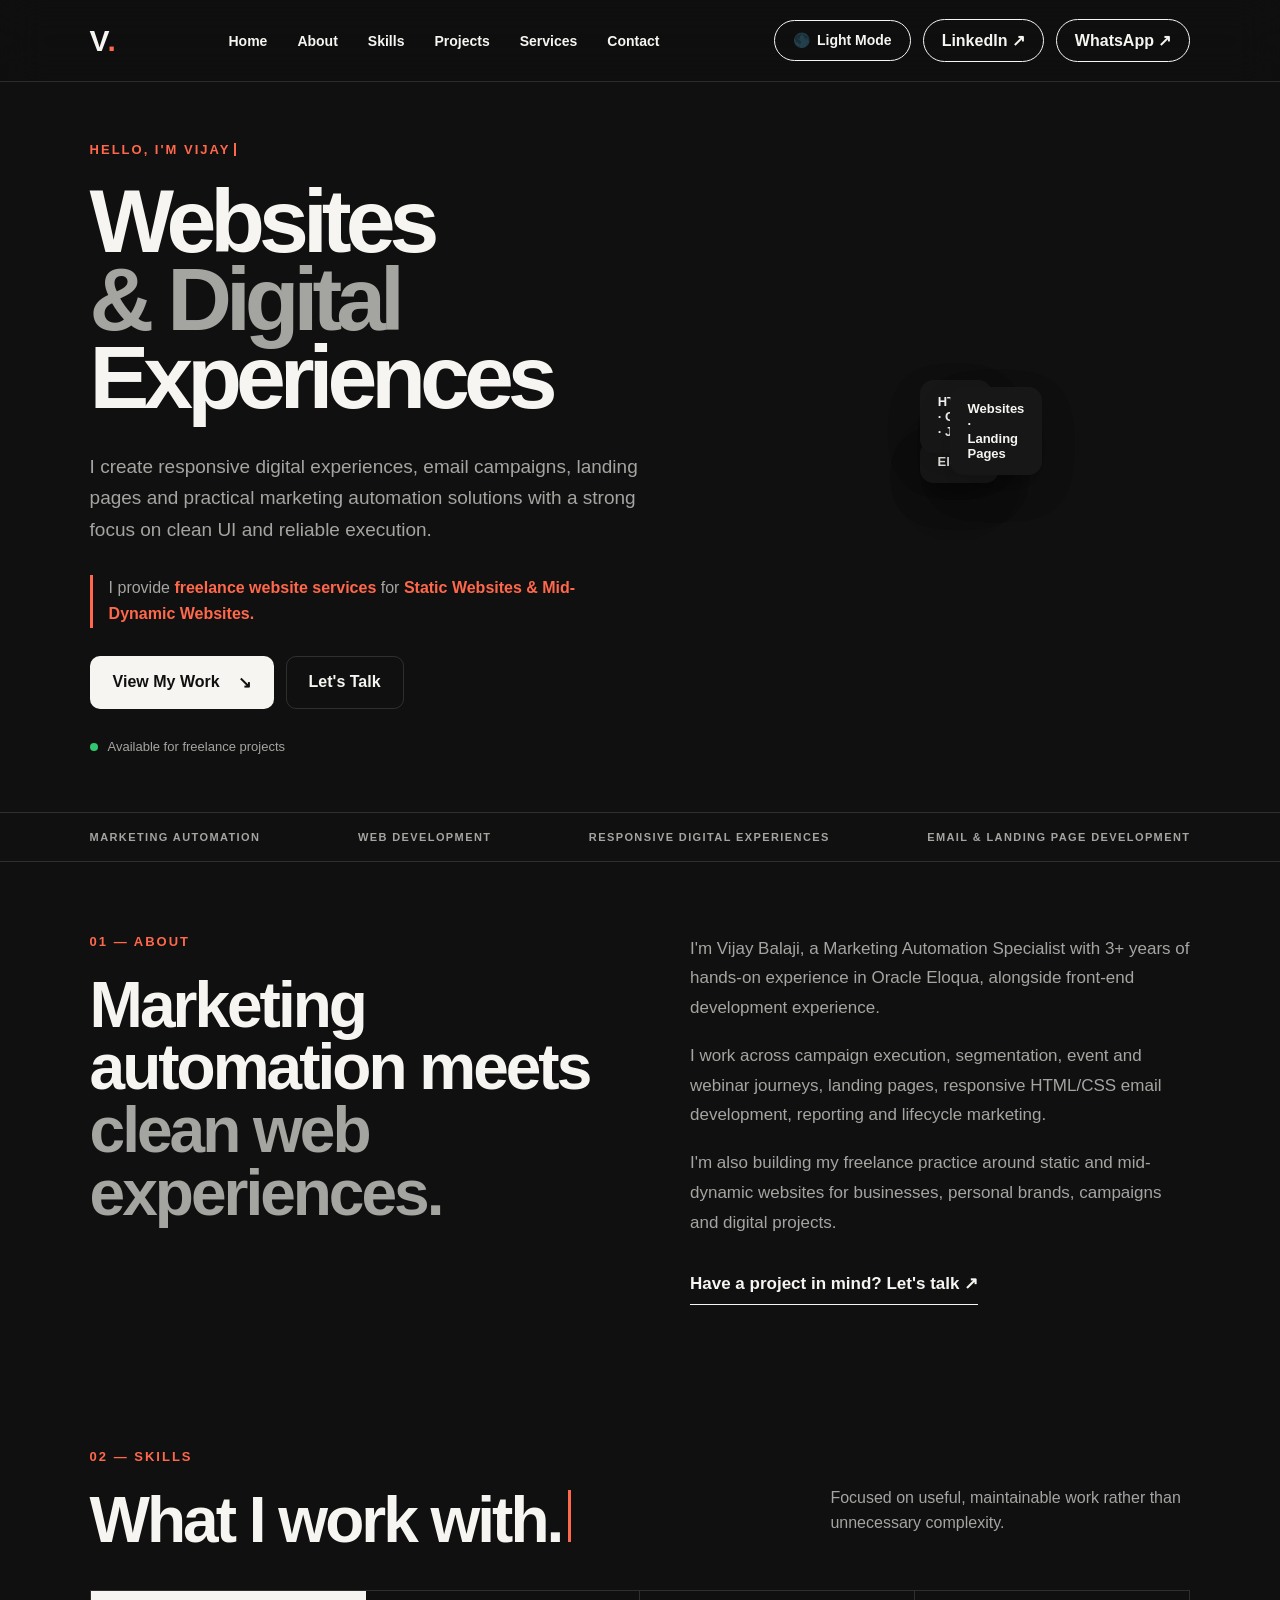
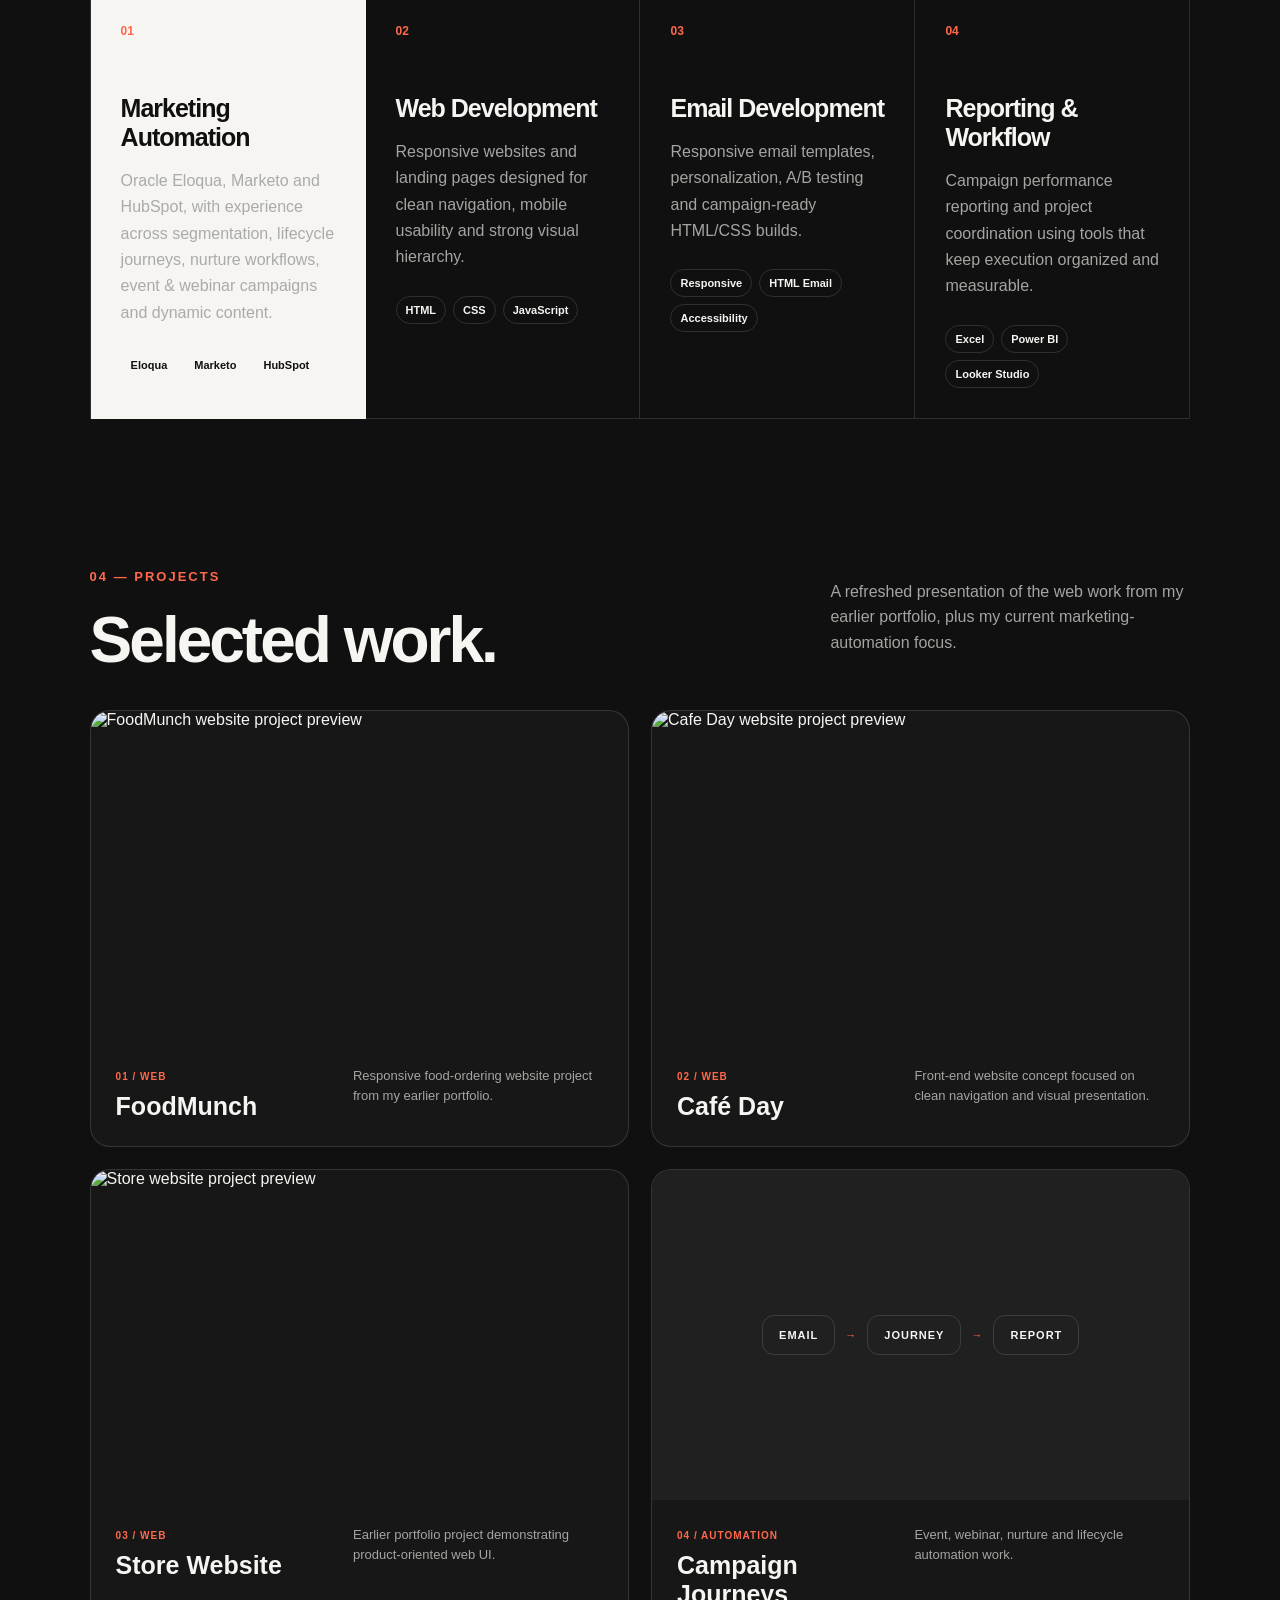
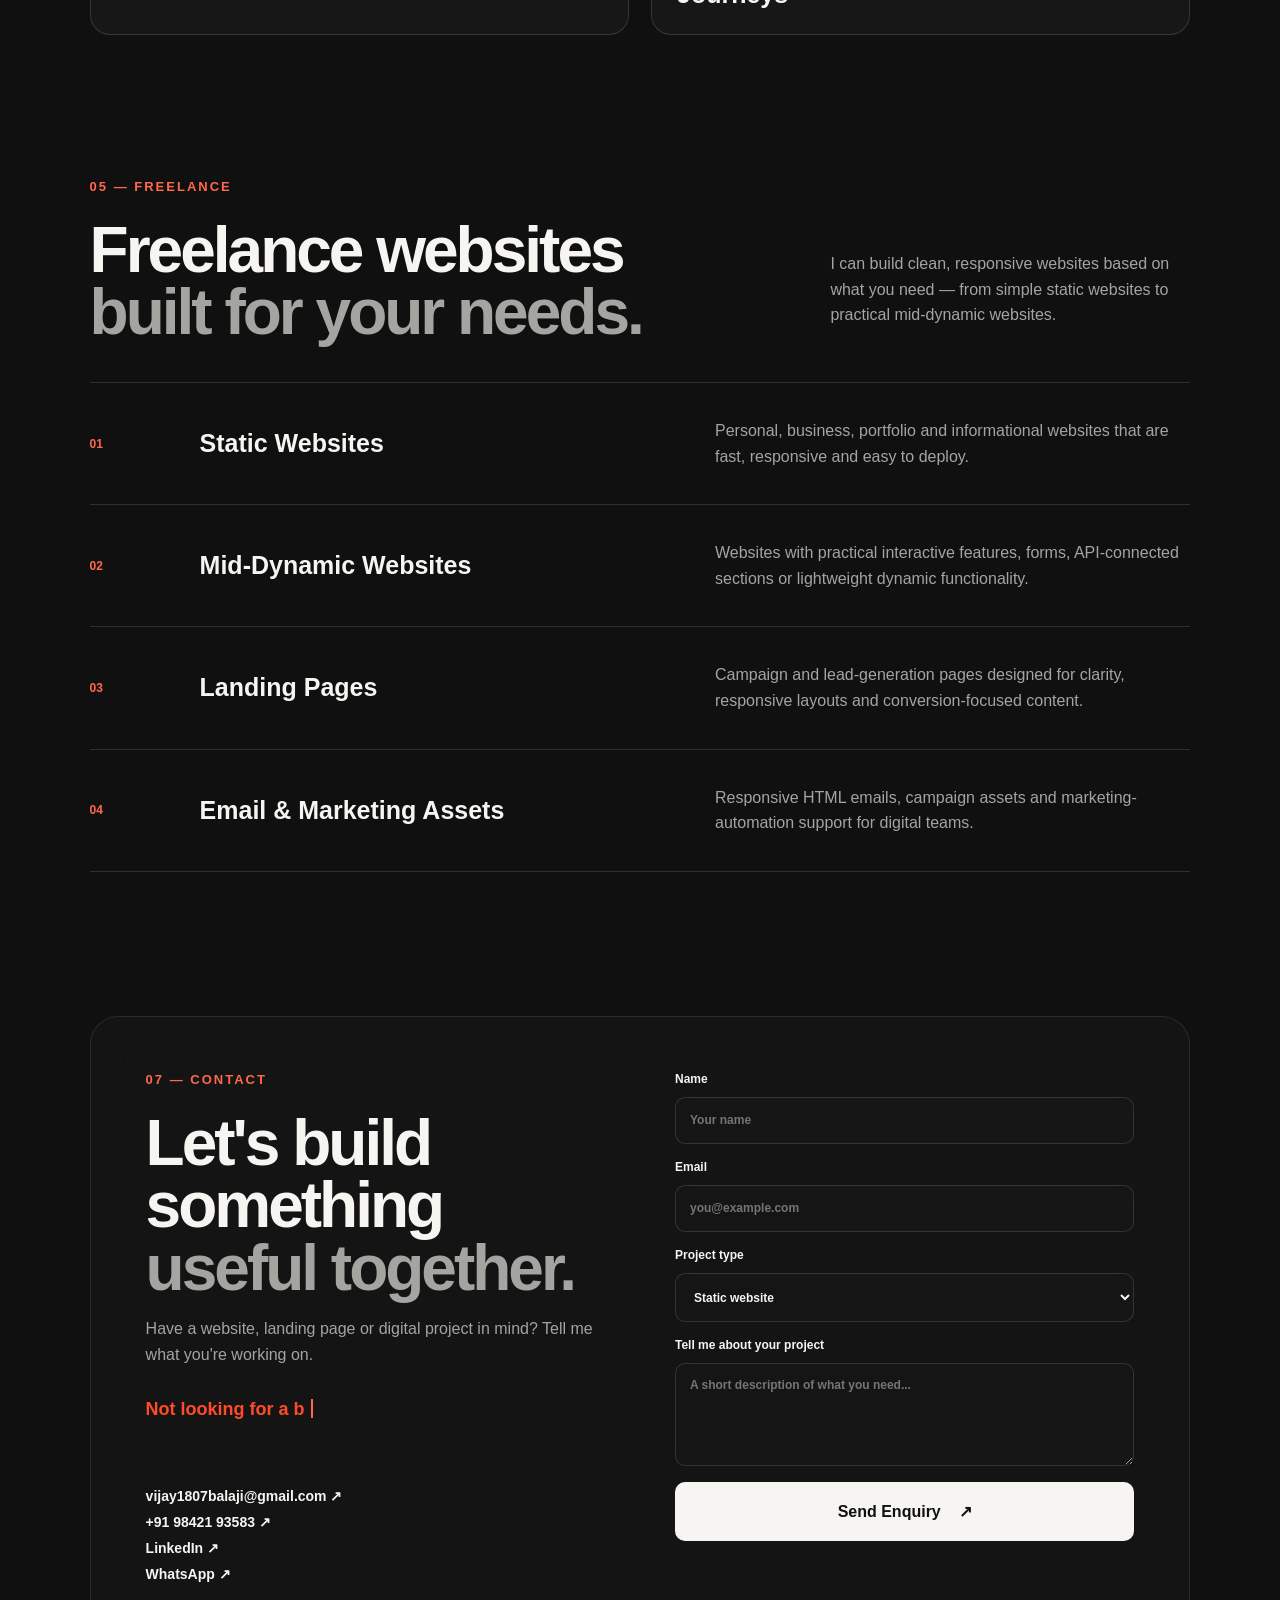
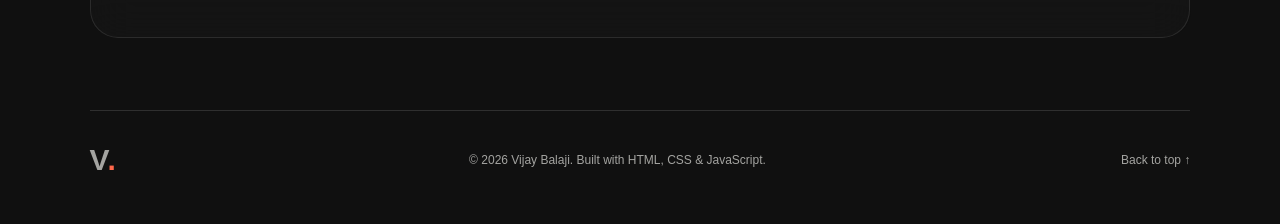
==== index.html @ 3e45c2f7 "Update index.html" ====
<!doctype html>
<html lang="en" data-theme="light">

<head>
  <meta charset="utf-8">
  <meta name="viewport" content="width=device-width, initial-scale=1">
  <meta name="description"
    content="Vijay Balaji — Marketing Automation Specialist and Front-End Developer. Freelance static and mid-dynamic websites, landing pages and digital experiences.">
  <meta name="theme-color" content="#f7f6f2">
  <title>Vijay Balaji — Marketing Automation & Web Developer</title>
  <link rel="stylesheet" href="./Css/style.css">
  <script>
    (() => {
      const saved = localStorage.getItem("vijay-theme");
      const hour = new Date().getHours();
      const autoTheme = (hour >= 6 && hour < 18) ? "light" : "dark";
      document.documentElement.dataset.theme = saved || autoTheme;
    })();
  </script>
  <!-- Google tag (gtag.js) -->
<script async src="https://www.googletagmanager.com/gtag/js?id=G-GN5NJHZYRX"></script>
<script>
  window.dataLayer = window.dataLayer || [];
  function gtag(){dataLayer.push(arguments);}
  gtag('js', new Date());

  gtag('config', 'G-GN5NJHZYRX');
</script>
</head>

<body>
  <header class="site-header">
    <a class="brand" href="#home" aria-label="Vijay Balaji home"><span>V</span><b>.</b></a>

    <nav class="desktop-nav" aria-label="Primary navigation">
      <a href="#home">Home</a>
      <a href="#about">About</a>
      <a href="#skills">Skills</a>
      <a href="#projects">Projects</a>
      <a href="#services">Services</a>
      <a href="#contact">Contact</a>
    </nav>

    <div class="header-actions">
      <button class="theme-toggle" id="themeToggle" type="button" aria-label="Switch to dark mode"
        title="Switch to dark mode">
        <span class="sun" aria-hidden="true">🌞</span>
        <span class="moon" aria-hidden="true">🌑</span>
        <span class="theme-label">Dark Mode</span>
      </button>
      <a class="linkedin-btn" href="https://www.linkedin.com/in/vijay-balaji-512b27217/" target="_blank"
        rel="noreferrer">LinkedIn ↗</a>
      <a class="whatsapp-btn" href="https://wa.me/919842193583" target="_blank" rel="noreferrer"
        aria-label="WhatsApp">WhatsApp ↗</a>
      <button class="menu-btn" id="menuBtn" type="button" aria-label="Open menu" aria-expanded="false">☰</button>
    </div>
  </header>

  <div class="mobile-nav" id="mobileNav">
    <a href="#home">Home</a><a href="#about">About</a><a href="#skills">Skills</a>
    <a href="#projects">Projects</a>
    <a href="#services">Services</a><a href="#contact">Contact</a>
    <a href="https://www.linkedin.com/in/vijay-balaji-512b27217/" target="_blank" rel="noreferrer">LinkedIn ↗</a>
    <a href="https://wa.me/919842193583" target="_blank" rel="noreferrer">WhatsApp ↗</a>
  </div>

  <main>
    <section class="hero section" id="home">
      <div class="hero-copy">
        <p class="eyebrow typing-eyebrow"><span id="typingText" aria-live="polite"></span><span class="typing-cursor"
            aria-hidden="true"></span></p>
        <h1>Websites<br><span>&amp; Digital</span><br>Experiences</h1>
        <p class="hero-text">I create responsive digital experiences, email campaigns, landing pages and practical
          marketing automation solutions with a strong focus on clean UI and reliable execution.</p>
        <p class="freelance-note">I provide <strong>freelance website services</strong> for <strong>Static Websites
            &amp; Mid-Dynamic Websites.</strong></p>
        <div class="hero-actions">
          <a class="btn btn-dark" href="#projects">View My Work <span>↘</span></a>
          <a class="btn btn-outline" href="#contact">Let's Talk</a>
        </div>
        <div class="hero-meta">
          <span><i></i> Available for freelance projects</span>
          <!-- <span>Coimbatore, India</span> -->
        </div>
      </div>




      <div class="hero-visual" aria-label="Vijay Balaji profile visual" style="border-radius: 200px">
        <div class="visual-card" style="flex-basis: fit-content;border-radius: 200px;">
          <div aria-label="Vijay Balaji profile image">
            <img style="height: 420px;width: auto;border-radius: 200px;"
              src="https://plain-apac-prod-public.komododecks.com/202608/15/prHA9avZQT6Q2RUoHYDC/image.jpg">
          </div>
          <div class="floating-tag tag-one">Eloqua </div>
          <div class="floating-tag tag-two">HTML · CSS · JS</div>
          <div class="floating-tag tag-three">Websites · Landing Pages</div>
          <div class="visual-grid" style="border-radius: 200px"></div>




          <div class="floating-tag tag-one">Eloqua</div>
          <div class="floating-tag tag-two">HTML · CSS · JS</div>
          <div class="floating-tag tag-three">Websites · Landing Pages</div>
          <div class="visual-grid"></div>
        </div>
      </div>
    </section>

    <section class="trust-strip">
      <span>MARKETING AUTOMATION</span>
      <span>WEB DEVELOPMENT</span>
      <span>RESPONSIVE DIGITAL EXPERIENCES</span>
      <span>EMAIL &amp; LANDING PAGE DEVELOPMENT</span>
    </section>

    <section class="section split" id="about">
      <div>
        <p class="section-kicker">01 — ABOUT</p>
        <h2>Marketing automation meets<br><em>clean web experiences.</em></h2>
      </div>
      <div class="section-copy">
        <p>I'm Vijay Balaji, a Marketing Automation Specialist with 3+ years of hands-on experience in Oracle Eloqua,
          alongside front-end development experience.</p>
        <p>I work across campaign execution, segmentation, event and webinar journeys, landing pages, responsive
          HTML/CSS email development, reporting and lifecycle marketing.</p>
        <p>I'm also building my freelance practice around static and mid-dynamic websites for businesses, personal
          brands, campaigns and digital projects.</p>
        <a class="text-link" href="#contact">Have a project in mind? Let's talk ↗</a>
      </div>
    </section>

    <section class="section" id="skills">
      <div class="section-heading">
        <div>
          <p class="section-kicker">02 — SKILLS</p>
          <h2 class="typewriter-heading"><span id="skillsTypingText">What I work with.</span><span
              class="heading-cursor" aria-hidden="true"></span></h2>
        </div>
        <p>Focused on useful, maintainable work rather than unnecessary complexity.</p>
      </div>
      <div class="skill-grid">
        <article class="skill-card featured"><span>01</span>
          <h3>Marketing Automation</h3>
          <p>Oracle Eloqua, Marketo and HubSpot, with experience across segmentation, lifecycle journeys, nurture
            workflows, event &amp; webinar campaigns and dynamic content.</p>
          <div class="chips"><b>Eloqua</b><b>Marketo</b><b>HubSpot</b></div>
        </article>
        <article class="skill-card"><span>02</span>
          <h3>Web Development</h3>
          <p>Responsive websites and landing pages designed for clean navigation, mobile usability and strong visual
            hierarchy.</p>
          <div class="chips"><b>HTML</b><b>CSS</b><b>JavaScript</b></div>
        </article>
        <article class="skill-card"><span>03</span>
          <h3>Email Development</h3>
          <p>Responsive email templates, personalization, A/B testing and campaign-ready HTML/CSS builds.</p>
          <div class="chips"><b>Responsive</b><b>HTML Email</b><b>Accessibility</b></div>
        </article>
        <article class="skill-card"><span>04</span>
          <h3>Reporting &amp; Workflow</h3>
          <p>Campaign performance reporting and project coordination using tools that keep execution organized and
            measurable.</p>
          <div class="chips"><b>Excel</b><b>Power BI</b><b>Looker Studio</b></div>
        </article>
      </div>
    </section>
    <section class="section projects-section" id="projects">
      <div class="section-heading">
        <div>
          <p class="section-kicker">04 — PROJECTS</p>
          <h2>Selected work.</h2>
        </div>
        <p>A refreshed presentation of the web work from my earlier portfolio, plus my current marketing-automation
          focus.</p>
      </div>

      <div class="project-grid">
        <article class="project-card project-large">
          <a class="project-preview project-image" href="https://food-munch-jb7f.onrender.com/" target="_blank" rel="noreferrer">
            <img src="https://i.postimg.cc/XvG8rfSs/image.png" alt="FoodMunch website project preview" loading="lazy">
            <span class="project-overlay">View project ↗</span>
          </a>
          <div class="project-info">
            <div><span>01 / WEB</span>
              <h3>FoodMunch</h3>
            </div>
            <p>Responsive food-ordering website project from my earlier portfolio.</p>
          </div>
        </article>
        <article class="project-card">
          <a class="project-preview project-image" href="https://food-munch-jb7f.onrender.com/" target="_blank" rel="noreferrer">
            <img src="https://i.postimg.cc/prN1W0mn/image.png" alt="Cafe Day website project preview" loading="lazy">
            <span class="project-overlay">View project ↗</span>
          </a>

          <div class="project-info">
            <div><span>02 / WEB</span>
              <h3>Café Day</h3>
            </div>
            <p>Front-end website concept focused on clean navigation and visual presentation.</p>
          </div>
        </article>
        <article class="project-card">
          <a class="project-preview project-image" href="" target="_blank" rel="noreferrer">
            <img src="https://i.postimg.cc/XqJ651jj/image.png" alt="Store website project preview" loading="lazy">
            <span class="project-overlay">View project ↗</span>
          </a>
          
          <div class="project-info">
            <div><span>03 / WEB</span>
              <h3>Store Website</h3>
            </div>
            <p>Earlier portfolio project demonstrating product-oriented web UI.</p>
          </div>
        </article>
        <article class="project-card automation-project">
          <div class="automation-art">
            <span>EMAIL</span><span>→</span><span>JOURNEY</span><span>→</span><span>REPORT</span>
          </div>
          <div class="project-info">
            <div><span>04 / AUTOMATION</span>
              <h3>Campaign Journeys</h3>
            </div>
            <p>Event, webinar, nurture and lifecycle automation work.</p>
          </div>
        </article>
      </div>
    </section>

    <section class="section services" id="services">
      <div class="section-heading">
        <div>
          <p class="section-kicker">05 — FREELANCE</p>
          <h2>Freelance websites<br><em>built for your needs.</em></h2>
        </div>
        <p>I can build clean, responsive websites based on what you need — from simple static websites to practical
          mid-dynamic websites.</p>
      </div>
      <div class="service-list">
        <article><span>01</span>
          <h3>Static Websites</h3>
          <p>Personal, business, portfolio and informational websites that are fast, responsive and easy to deploy.</p>
        </article>
        <article><span>02</span>
          <h3>Mid-Dynamic Websites</h3>
          <p>Websites with practical interactive features, forms, API-connected sections or lightweight dynamic
            functionality.</p>
        </article>
        <article><span>03</span>
          <h3>Landing Pages</h3>
          <p>Campaign and lead-generation pages designed for clarity, responsive layouts and conversion-focused content.
          </p>
        </article>
        <article><span>04</span>
          <h3>Email &amp; Marketing Assets</h3>
          <p>Responsive HTML emails, campaign assets and marketing-automation support for digital teams.</p>
        </article>
      </div>
    </section>

    <section class="section contact" id="contact">
      <div class="contact-card">
        <div class="contact-copy">
          <p class="section-kicker">07 — CONTACT</p>
          <h2>Let's build something<br><em>useful together.</em></h2>
          <p>Have a website, landing page or digital project in mind? Tell me what you're working on.</p>
          <p class="contact-friendly" aria-live="polite"><span id="contactTypingText"></span><span
              class="heading-cursor contact-cursor" aria-hidden="true"></span></p>
          <div class="contact-links">
            <a href="mailto:vijay1807balaji@gmail.com">vijay1807balaji@gmail.com ↗</a>
            <a href="tel:+919842193583">+91 98421 93583 ↗</a>
            <a href="https://www.linkedin.com/in/vijay-balaji-512b27217/" target="_blank" rel="noreferrer">LinkedIn
              ↗</a>
            <a href="https://wa.me/919842193583" target="_blank" rel="noreferrer">WhatsApp ↗</a>
          </div>
        </div>

        <!-- Replace YOUR_FORMSPREE_ID with your Formspree form ID to activate submissions. -->
        <form class="contact-form" id="contactForm" action="https://api.web3forms.com/submit" method="POST">
          <input type="hidden" name="access_key" value="e67cdc3c-86e5-4ab7-ad96-9b3bb67fa677">
          <input type="hidden" name="_subject" value="New Portfolio Contact">
          <input type="hidden" name="_replyto" id="replyTo">
          <label>Name<input name="name" type="text" placeholder="Your name" required></label>
          <label>Email<input name="email" type="email" placeholder="you@example.com" required></label>
          <label>Project type<select name="project">
              <option>Static website</option>
              <option>Mid-dynamic website</option>
              <option>Landing page</option>
              <option>Email / marketing asset</option>
              <option>Other</option>
            </select></label>
          <label>Tell me about your project<textarea name="message" rows="5"
              placeholder="A short description of what you need..." required></textarea></label>
          <button class="btn btn-dark" type="submit">Send Enquiry <span>↗</span></button>
          <p class="form-status" id="formStatus" aria-live="polite"></p>
        </form>
      </div>
    </section>
  </main>

  <footer class="footer">
    <a class="brand" href="#home"><span>V</span><b>.</b></a>
    <p>© <span id="year"></span> Vijay Balaji. Built with HTML, CSS &amp; JavaScript.</p>
    <a href="#home">Back to top ↑</a>
  </footer>
<script src="./Js/script.js"></script>
</body>

</html>
---- Css/style.css ----
:root {
  --bg: #f7f6f2;
  --surface: #ffffff;
  --surface-2: #efeee9;
  --text: #101010;
  --muted: #686866;
  --line: rgba(16, 16, 16, .13);
  --accent: #ff4b2b;
  --shadow: 0 28px 70px rgba(0, 0, 0, .12);
}

html[data-theme="dark"] {
  --bg: #101010;
  --surface: #171717;
  --surface-2: #202020;
  --text: #f6f5f1;
  --muted: #a4a4a1;
  --line: rgba(255, 255, 255, .13);
  --accent: #ff684b;
  --shadow: 0 28px 70px rgba(0, 0, 0, .42);
}

* {
  box-sizing: border-box;
}

html {
  scroll-behavior: smooth;
}

body {
  margin: 0;
  background: var(--bg);
  color: var(--text);
  font-family: Inter, ui-sans-serif, -apple-system, BlinkMacSystemFont, "Segoe UI", sans-serif;
  transition: background .35s ease, color .35s ease;
}

a {
  color: inherit;
  text-decoration: none;
}

button,
input,
textarea,
select {
  font: inherit;
}

.site-header {
  height: 82px;
  padding: 0 7%;
  border-bottom: 1px solid var(--line);
  display: flex;
  align-items: center;
  justify-content: space-between;
  position: sticky;
  top: 0;
  z-index: 20;
  background: color-mix(in srgb, var(--bg) 90%, transparent);
  backdrop-filter: blur(18px);
}

.brand {
  font-size: 30px;
  font-weight: 900;
  letter-spacing: -2px;
}

.brand b {
  color: var(--accent);
}

.desktop-nav {
  display: flex;
  gap: 30px;
  font-size: 14px;
  font-weight: 700;
}

.desktop-nav a,
.footer a {
  transition: opacity .2s;
}

.desktop-nav a:hover,
.footer a:hover {
  opacity: .55;
}

.header-actions {
  display: flex;
  align-items: center;
  gap: 12px;
}

.linkedin-btn,
.whatsapp-btn,
.theme-toggle {
  border: 1px solid var(--text);
  background: transparent;
  border-radius: 999px;
  padding: 11px 18px;
  font-weight: 700;
  cursor: pointer;
}

.theme-toggle {
  min-width: 122px;
  height: 44px;
  padding: 0 14px;
  display: inline-flex;
  align-items: center;
  justify-content: center;
  gap: 7px;
  border-color: var(--line);
}

.theme-toggle .sun {
  display: inline;
}

.theme-toggle .moon {
  display: none;
}

.theme-toggle .theme-label {
  font-size: 12px;
  font-weight: 850;
  white-space: nowrap;
}

html[data-theme="dark"] .theme-toggle .sun {
  display: none;
}

html[data-theme="dark"] .theme-toggle .moon {
  display: inline;
}

.menu-btn {
  display: none;
  background: transparent;
  border: 0;
  color: var(--text);
  font-size: 25px;
  cursor: pointer;
}

.mobile-nav {
  display: none;
}

.section {
  width: min(1240px, 86%);
  margin: auto;
  padding: 120px 0;
}

.hero {
  min-height: calc(100vh - 82px);
  display: grid;
  grid-template-columns: 1.08fr .92fr;
  align-items: center;
  gap: 80px;
  padding-top: 70px;
}

.eyebrow,
.section-kicker {
  color: var(--accent);
  font-size: 13px;
  letter-spacing: 2px;
  font-weight: 900;
  margin: 0 0 25px;
}

.typing-eyebrow {
  display: flex;
  align-items: center;
  min-height: 18px;
}

.typing-cursor {
  display: inline-block;
  width: 2px;
  height: 1em;
  margin-left: 4px;
  background: currentColor;
  animation: cursorBlink .75s step-end infinite;
}

@keyframes cursorBlink {

  0%,
  45% {
    opacity: 1;
  }

  46%,
  100% {
    opacity: 0;
  }
}

@media (prefers-reduced-motion: reduce) {
  .typing-cursor {
    animation: none;
    opacity: 1;
  }
}

.hero h1 {
  font-size: clamp(60px, 7vw, 106px);
  line-height: .87;
  letter-spacing: -6px;
  margin: 0 0 34px;
  font-weight: 900;
}

.hero h1 span,
h2 em {
  color: var(--muted);
  font-style: normal;
}

.hero-text {
  max-width: 700px;
  color: var(--muted);
  font-size: 19px;
  line-height: 1.65;
  margin-bottom: 30px;
}

.hero-actions {
  display: flex;
  gap: 12px;
  flex-wrap: wrap;
}

.btn {
  display: inline-flex;
  align-items: center;
  justify-content: center;
  gap: 18px;
  padding: 16px 22px;
  border-radius: 10px;
  border: 1px solid transparent;
  font-weight: 800;
  cursor: pointer;
}

.btn-dark {
  background: var(--text);
  color: var(--bg);
}

.btn-outline {
  border-color: var(--line);
  background: transparent;
}

.btn:hover {
  transform: translateY(-2px);
}

.hero-meta {
  display: flex;
  gap: 22px;
  margin-top: 30px;
  color: var(--muted);
  font-size: 13px;
  flex-wrap: wrap;
}

.hero-meta i {
  display: inline-block;
  width: 8px;
  height: 8px;
  border-radius: 50%;
  background: #32c671;
  margin-right: 7px;
}

.hero-visual {
  display: flex;
  justify-content: center;
}

.visual-card {
  width: min(100%, 520px);
  aspect-ratio: 1/1;
  background: linear-gradient(145deg, #1c1c1c, #303030);
  border-radius: 34px;
  position: relative;
  box-shadow: var(--shadow);
  overflow: visible;
}

html[data-theme="dark"] .visual-card {
  background: linear-gradient(145deg, #242424, #121212);
}

.orb {
  position: absolute;
  inset: 19%;
  z-index: 2;
  border-radius: 50%;
  background: #f7f6f2;
  color: #111;
  display: grid;
  place-items: center;
  overflow: hidden;
  box-shadow: none;
}

.orb img {
  width: 100%;
  height: 100%;
  object-fit: cover;
  object-position: 50% 32%;
  border-radius: 50%;
  display: block;
}

.orb-fallback {
  position: absolute;
  inset: 0;
  display: grid;
  place-items: center;
  font-size: 72px;
  font-weight: 900;
  background: #f7f6f2;
  color: #111;
}

.orb.has-image .orb-fallback {
  display: none;
}

.floating-tag {
  position: absolute;
  background: var(--surface);
  color: var(--text);
  padding: 14px 18px;
  border-radius: 14px;
  font-size: 13px;
  font-weight: 800;
  box-shadow: 0 15px 35px rgba(0, 0, 0, .16);
  z-index: 2;
}

.tag-one {
  left: -28px;
  top: 16%;
}

.tag-two {
  right: -28px;
  bottom: 17%;
}

.tag-three {
  left: 12%;
  bottom: -18px;
}

.visual-grid {
  position: absolute;
  inset: 0;
  z-index: 1;
  opacity: 0;
  background-image: linear-gradient(rgba(255, 255, 255, .25) 1px, transparent 1px), linear-gradient(90deg, rgba(255, 255, 255, .25) 1px, transparent 1px);
}

.trust-strip {
  border-block: 1px solid var(--line);
  padding: 22px 7%;
  display: flex;
  justify-content: space-between;
  gap: 20px;
  flex-wrap: wrap;
  color: var(--muted);
  font-size: 11px;
  letter-spacing: 1.4px;
  font-weight: 800;
}

.split {
  display: grid;
  grid-template-columns: 1fr 1fr;
  gap: 100px;
  align-items: start;
}

h2 {
  font-size: clamp(44px, 5vw, 72px);
  line-height: .98;
  letter-spacing: -3px;
  margin: 0;
}

.section-copy {
  max-width: 620px;
  color: var(--muted);
  font-size: 17px;
  line-height: 1.75;
}

.section-copy p {
  margin: 0 0 18px;
}

.text-link {
  display: inline-block;
  margin-top: 14px;
  color: var(--text);
  font-weight: 800;
  border-bottom: 1px solid var(--text);
  padding-bottom: 5px;
}

.section-heading {
  display: flex;
  justify-content: space-between;
  gap: 50px;
  align-items: end;
  margin-bottom: 55px;
}

.section-heading>p {
  max-width: 360px;
  color: var(--muted);
  line-height: 1.6;
}

.skill-grid {
  display: grid;
  grid-template-columns: repeat(4, 1fr);
  border-top: 1px solid var(--line);
  border-left: 1px solid var(--line);
}

.skill-card {
  min-height: 330px;
  padding: 30px;
  border-right: 1px solid var(--line);
  border-bottom: 1px solid var(--line);
}

.skill-card.featured {
  background: var(--text);
  color: var(--bg);
}

.skill-card>span,
.service-list span {
  color: var(--accent);
  font-size: 12px;
  font-weight: 900;
}

.skill-card h3 {
  font-size: 25px;
  margin: 55px 0 16px;
  letter-spacing: -1px;
}

.skill-card p {
  color: var(--muted);
  line-height: 1.65;
}

.featured p {
  color: #aaa;
}

.chips {
  display: flex;
  flex-wrap: wrap;
  gap: 7px;
  margin-top: 25px;
}

.chips b {
  font-size: 11px;
  padding: 7px 9px;
  border: 1px solid var(--line);
  border-radius: 999px;
}

.featured .chips b {
  border-color: rgba(255, 255, 255, .2);
}

.project-grid {
  display: grid;
  grid-template-columns: repeat(2, 1fr);
  gap: 22px;
}

.project-card {
  border: 1px solid var(--line);
  border-radius: 20px;
  overflow: hidden;
  background: var(--surface);
}

.project-preview {
  height: 330px;
  position: relative;
  overflow: hidden;
}

.preview-food {
  background: linear-gradient(135deg, #f6b26b, #d95d39);
}

.preview-cafe {
  background: linear-gradient(135deg, #d9d0bf, #796552);
}

.preview-store {
  background: linear-gradient(135deg, #d7e0e6, #647582);
}

.browser {
  position: absolute;
  left: 8%;
  right: 8%;
  top: 10%;
  height: 72%;
  background: #fff;
  border-radius: 13px;
  padding: 12px;
  box-shadow: 0 20px 45px rgba(0, 0, 0, .18);
}

.browser i {
  display: inline-block;
  width: 7px;
  height: 7px;
  background: #bbb;
  border-radius: 50%;
  margin-right: 4px;
}

.mock-content {
  position: absolute;
  left: 15%;
  bottom: 15%;
  color: #111;
  display: flex;
  flex-direction: column;
  gap: 10px;
}

.mock-content strong {
  font-size: 40px;
  letter-spacing: -2px;
}

.mock-content span {
  font-size: 13px;
}

.mock-content b {
  font-size: 12px;
}

.project-info {
  padding: 25px;
  display: flex;
  justify-content: space-between;
  gap: 20px;
}

.project-info span {
  font-size: 10px;
  color: var(--accent);
  font-weight: 900;
  letter-spacing: 1px;
}

.project-info h3 {
  margin: 8px 0 0;
  font-size: 25px;
}

.project-info p {
  max-width: 250px;
  margin: 0;
  color: var(--muted);
  line-height: 1.55;
  font-size: 13px;
}

.automation-art {
  height: 330px;
  display: flex;
  align-items: center;
  justify-content: center;
  gap: 10px;
  background: var(--surface-2);
}

.automation-art span {
  border: 1px solid var(--line);
  padding: 13px 16px;
  border-radius: 12px;
  font-size: 11px;
  font-weight: 900;
  letter-spacing: 1px;
}

.automation-art span:nth-child(2),
.automation-art span:nth-child(4) {
  border: 0;
  color: var(--accent);
  padding: 0;
}

.service-list {
  border-top: 1px solid var(--line);
}

.service-list article {
  display: grid;
  grid-template-columns: 70px 1fr 1fr;
  gap: 40px;
  align-items: center;
  padding: 35px 0;
  border-bottom: 1px solid var(--line);
}

.service-list h3 {
  font-size: 25px;
  margin: 0;
}

.service-list p {
  color: var(--muted);
  line-height: 1.6;
  max-width: 500px;
  margin: 0;
}

.achievements {
  display: grid;
  grid-template-columns: 1fr 1fr;
  gap: 90px;
}

.award-list>div {
  display: grid;
  grid-template-columns: 80px 1fr;
  gap: 8px 20px;
  padding: 23px 0;
  border-bottom: 1px solid var(--line);
}

.award-list b {
  color: var(--accent);
  font-size: 12px;
}

.award-list strong {
  font-size: 18px;
}

.award-list span {
  grid-column: 2;
  color: var(--muted);
  font-size: 13px;
}

.contact-card {
  display: grid;
  grid-template-columns: 1fr 1fr;
  gap: 70px;
  background: var(--surface-2);
  border-radius: 28px;
  padding: 55px;
}

.contact-copy>p:not(.section-kicker) {
  color: var(--muted);
  line-height: 1.65;
  max-width: 500px;
}

.contact-links {
  display: flex;
  flex-direction: column;
  gap: 10px;
  margin-top: 30px;
  font-weight: 700;
  font-size: 14px;
}

.contact-links a:hover {
  color: var(--accent);
}

.contact-form {
  display: grid;
  gap: 16px;
}

.contact-form label {
  display: grid;
  gap: 8px;
  font-size: 12px;
  font-weight: 800;
}

.contact-form input,
.contact-form textarea,
.contact-form select {
  width: 100%;
  border: 1px solid var(--line);
  background: var(--surface);
  color: var(--text);
  border-radius: 10px;
  padding: 14px;
  outline: none;
}

.contact-form textarea {
  resize: vertical;
}

.contact-form input:focus,
.contact-form textarea:focus,
.contact-form select:focus {
  border-color: var(--accent);
}

.footer {
  width: 86%;
  margin: auto;
  padding: 30px 0 45px;
  border-top: 1px solid var(--line);
  display: flex;
  align-items: center;
  justify-content: space-between;
  color: var(--muted);
  font-size: 12px;
}

@media (max-width: 1000px) {
  .desktop-nav {
    display: none;
  }

  .menu-btn {
    display: block;
  }

  .mobile-nav {
    position: fixed;
    top: 82px;
    left: 0;
    right: 0;
    z-index: 19;
    padding: 20px 7%;
    background: var(--bg);
    border-bottom: 1px solid var(--line);
    display: none;
    grid-template-columns: 1fr 1fr;
    gap: 14px;
  }

  .mobile-nav.open {
    display: grid;
  }

  .mobile-nav a {
    padding: 10px 0;
    font-weight: 800;
  }

  .hero {
    grid-template-columns: 1fr;
    min-height: auto;
    padding-top: 80px;
  }

  .hero-visual {
    order: -1;
  }

  .visual-card {
    width: min(100%, 500px);
  }

  .skill-grid {
    grid-template-columns: 1fr 1fr;
  }

  .split,
  .achievements,
  .contact-card {
    grid-template-columns: 1fr;
    gap: 50px;
  }
}

@media (max-width: 650px) {
  .site-header {
    height: 70px;
    padding: 0 5%;
  }

  .mobile-nav {
    top: 70px;
  }

  .linkedin-btn,
  .whatsapp-btn {
    display: none;
  }

  .section {
    width: 90%;
    padding: 80px 0;
  }

  .hero {
    padding-top: 55px;
    gap: 50px;
  }

  .hero h1 {
    font-size: clamp(49px, 15vw, 72px);
    letter-spacing: -4px;
  }

  .hero-text {
    font-size: 16px;
  }

  .hero-visual {
    order: 0;
  }

  .visual-card {
    border-radius: 24px;
  }

  .orb {
    inset: 23%;
    font-size: 48px;
  }

  .floating-tag {
    padding: 10px 12px;
    font-size: 10px;
  }

  .tag-one {
    left: -8px;
  }

  .tag-two {
    right: -8px;
  }

  .tag-three {
    left: 5%;
  }

  .trust-strip {
    padding: 18px 5%;
    display: grid;
    grid-template-columns: 1fr 1fr;
  }

  h2 {
    font-size: 43px;
    letter-spacing: -2px;
  }

  .section-heading {
    display: block;
  }

  .section-heading>p {
    margin-top: 20px;
  }

  .skill-grid,
  .project-grid {
    grid-template-columns: 1fr;
  }

  .skill-card {
    min-height: 270px;
  }

  .service-list article {
    grid-template-columns: 45px 1fr;
    gap: 15px;
  }

  .service-list p {
    grid-column: 2;
  }

  .contact-card {
    padding: 30px 22px;
  }

  .footer {
    width: 90%;
    flex-wrap: wrap;
    gap: 20px;
  }
}


.freelance-note {
  max-width: 650px;
  margin: 0 0 28px;
  padding-left: 16px;
  border-left: 3px solid var(--accent);
  color: var(--muted);
  line-height: 1.65;
  font-size: 16px;
}

.freelance-note strong {
  color: var(--accent);
}

.visual-card {
  box-shadow: var(--shadow);
}

.orb {
  box-shadow: none;
}

/* Project card hover interactions */
.project-card {
  transition: transform .3s ease, box-shadow .3s ease, border-color .3s ease;
}

.project-card:hover {
  transform: translateY(-8px);
  box-shadow: 0 24px 55px rgba(0, 0, 0, .16);
  border-color: color-mix(in srgb, var(--accent) 45%, var(--line));
}

.project-preview.project-image {
  display: block;
  position: relative;
  height: 330px;
  overflow: hidden;
  cursor: pointer;
}

.project-image img {
  width: 100%;
  height: 100%;
  display: block;
  object-fit: cover;
  transition: transform .55s cubic-bezier(.2, .7, .2, 1), filter .35s ease;
}

.project-card:hover .project-image img {
  transform: scale(1.06);
  filter: brightness(.72);
}

.project-overlay {
  position: absolute;
  left: 22px;
  bottom: 20px;
  padding: 11px 15px;
  border: 1px solid rgba(255, 255, 255, .25);
  border-radius: 999px;
  background: rgba(10, 10, 10, .72);
  color: #fff;
  font-size: 12px;
  font-weight: 800;
  opacity: 0;
  transform: translateY(8px);
  transition: opacity .3s ease, transform .3s ease;
  backdrop-filter: blur(10px);
}

.project-card:hover .project-overlay {
  opacity: 1;
  transform: translateY(0);
}

.automation-project:hover {
  transform: translateY(-8px);
}

/* ===== Responsive polish & tighter section rhythm ===== */
html,
body {
  overflow-x: hidden;
}

.section {
  padding: 78px 0;
  scroll-margin-top: 82px;
}

.hero.section {
  padding-top: 56px;
  padding-bottom: 64px;
}

.trust-strip {
  padding-top: 18px;
  padding-bottom: 18px;
}

.section-heading {
  margin-bottom: 38px;
}

.typewriter-heading {
  display: inline-flex;
  align-items: baseline;
  max-width: 100%;
}

.heading-cursor {
  display: inline-block;
  width: 3px;
  height: .82em;
  margin-left: 7px;
  background: var(--accent);
  vertical-align: -.04em;
  animation: headingCursorBlink .75s step-end infinite;
  flex: 0 0 auto;
}

@keyframes headingCursorBlink {

  0%,
  45% {
    opacity: 1;
  }

  46%,
  100% {
    opacity: 0;
  }
}

.skill-card,
.project-card,
.service-list article,
.contact-card,
.visual-card,
.btn,
.linkedin-btn,
.theme-toggle {
  min-width: 0;
}

@media (prefers-reduced-motion: reduce) {
  .heading-cursor {
    animation: none;
    opacity: 1;
  }

  .project-card,
  .project-image img,
  .project-overlay,
  .btn {
    transition: none;
  }
}

@media (max-width: 1100px) {
  .site-header {
    padding-left: 5%;
    padding-right: 5%;
  }

  .section {
    width: 90%;
  }

  .hero {
    gap: 45px;
    grid-template-columns: 1fr 1fr;
  }

  .hero h1 {
    font-size: clamp(56px, 7vw, 82px);
    letter-spacing: -5px;
  }

  .split {
    gap: 55px;
  }

  .skill-grid {
    grid-template-columns: repeat(2, 1fr);
  }

  .project-grid {
    gap: 16px;
  }

  .project-preview.project-image,
  .automation-art {
    height: 290px;
  }

  .contact-card {
    gap: 45px;
    padding: 42px;
  }
}

@media (max-width: 850px) {
  .desktop-nav {
    display: none;
  }

  .menu-btn {
    display: block;
  }

  .mobile-nav {
    position: fixed;
    top: 82px;
    left: 0;
    right: 0;
    z-index: 19;
    padding: 18px 5%;
    background: var(--bg);
    border-bottom: 1px solid var(--line);
    display: none;
    grid-template-columns: repeat(2, minmax(0, 1fr));
    gap: 8px 18px;
  }

  .mobile-nav.open {
    display: grid;
  }

  .mobile-nav a {
    padding: 10px 0;
    font-weight: 800;
  }

  .hero {
    grid-template-columns: 1fr;
    min-height: auto;
    padding-top: 46px;
    padding-bottom: 58px;
  }

  .hero-copy {
    order: 1;
  }

  .hero-visual {
    order: 0;
  }

  .visual-card {
    width: min(100%, 560px);
  }

  .tag-one {
    left: 12px;
  }

  .tag-two {
    right: 12px;
  }

  .tag-three {
    left: 12%;
  }

  .split,
  .achievements,
  .contact-card {
    grid-template-columns: 1fr;
    gap: 38px;
  }

  .section-heading {
    align-items: start;
    gap: 18px;
  }

  .section-heading>p {
    margin: 0;
  }

  .service-list article {
    grid-template-columns: 55px 1fr;
    gap: 18px;
    padding: 26px 0;
  }

  .service-list p {
    grid-column: 2;
  }

  .contact-card {
    padding: 36px 30px;
  }
}

@media (max-width: 650px) {
  .site-header {
    height: 70px;
    padding: 0 5%;
  }

  .mobile-nav {
    top: 70px;
  }

  .linkedin-btn {
    display: none;
  }

  .section {
    width: 90%;
    padding: 58px 0;
    scroll-margin-top: 70px;
  }

  .hero.section {
    padding-top: 36px;
    padding-bottom: 48px;
  }

  .hero {
    gap: 36px;
  }

  .hero h1 {
    font-size: clamp(47px, 14vw, 72px);
    line-height: .9;
    letter-spacing: -4px;
    margin-bottom: 24px;
  }

  .hero-text {
    font-size: 16px;
    line-height: 1.6;
  }

  .freelance-note {
    font-size: 14px;
    padding-left: 12px;
    margin-bottom: 22px;
  }

  .hero-actions {
    width: 100%;
  }

  .hero-actions .btn {
    flex: 1 1 160px;
  }

  .hero-meta {
    gap: 12px 18px;
    margin-top: 22px;
  }

  .visual-card {
    border-radius: 24px;
  }

  .orb {
    inset: 26%;
    font-size: clamp(42px, 12vw, 60px);
  }

  .floating-tag {
    padding: 9px 11px;
    font-size: 9px;
    max-width: 44%;
    white-space: normal;
  }

  .tag-one {
    left: 7px;
    top: 13%;
  }

  .tag-two {
    right: 7px;
    bottom: 15%;
  }

  .tag-three {
    left: 7%;
    bottom: -14px;
  }

  .trust-strip {
    padding: 15px 5%;
    display: grid;
    grid-template-columns: 1fr 1fr;
    gap: 10px 18px;
    font-size: 9px;
  }

  h2 {
    font-size: clamp(39px, 11vw, 55px);
    letter-spacing: -2.5px;
  }

  .section-kicker {
    margin-bottom: 17px;
    font-size: 11px;
  }

  .section-heading {
    margin-bottom: 28px;
  }

  .section-heading>p {
    font-size: 14px;
  }

  .skill-grid,
  .project-grid {
    grid-template-columns: 1fr;
  }

  .skill-card {
    min-height: auto;
    padding: 25px;
  }

  .skill-card h3 {
    margin: 34px 0 13px;
    font-size: 23px;
  }

  .skill-card p {
    font-size: 14px;
  }

  .chips {
    margin-top: 18px;
  }

  .project-preview.project-image,
  .automation-art {
    height: 240px;
  }

  .project-info {
    padding: 20px;
    flex-direction: column;
    gap: 12px;
  }

  .project-info h3 {
    font-size: 23px;
  }

  .project-info p {
    max-width: none;
  }

  .automation-art {
    flex-wrap: wrap;
    padding: 25px;
  }

  .service-list article {
    grid-template-columns: 38px 1fr;
    gap: 12px;
    padding: 23px 0;
  }

  .service-list h3 {
    font-size: 21px;
  }

  .service-list p {
    font-size: 14px;
  }

  .contact-card {
    padding: 28px 20px;
    border-radius: 20px;
    gap: 32px;
  }

  .contact-links {
    margin-top: 22px;
  }

  .contact-form {
    gap: 13px;
  }

  .contact-form input,
  .contact-form textarea,
  .contact-form select {
    padding: 13px;
  }

  .footer {
    width: 90%;
    padding-bottom: 30px;
    flex-direction: column;
    align-items: flex-start;
    gap: 12px;
  }
}

@media (max-width: 420px) {
  .header-actions {
    gap: 7px;
  }

  .theme-toggle {
    width: 40px;
    height: 40px;
  }

  .menu-btn {
    font-size: 23px;
  }

  .hero h1 {
    font-size: 45px;
    letter-spacing: -3px;
  }

  .hero-actions .btn {
    width: 100%;
    flex-basis: 100%;
  }

  .hero-meta {
    font-size: 12px;
  }

  .trust-strip {
    grid-template-columns: 1fr;
  }

  .typewriter-heading {
    width: 100%;
  }

  .heading-cursor {
    width: 2px;
    margin-left: 5px;
  }

  .contact-card {
    padding: 24px 17px;
  }
}


/* Friendly contact typewriter message */
.contact-friendly {
  display: flex;
  align-items: flex-start;
  gap: 4px;
  min-height: 3.5em;
  max-width: 520px;
  margin-top: 26px !important;
  color: var(--text) !important;
  font-size: 18px;
  line-height: 1.65;
  font-weight: 650;
  color: #ff4b2b !important;
}

.contact-friendly .contact-cursor {
  width: 2px;
  height: 1.05em;
  margin-left: 2px;
  margin-top: .22em;
  flex: 0 0 auto;
  color: #ff4b2b !important;
}

@media (max-width: 650px) {
  .contact-friendly {
    margin-top: 20px !important;
    font-size: 14px;
    min-height: 4.8em;
    color: #ff4b2b !important;
  }

  .visual-card {
    display: none;
  }
}

/* Smooth, understated interactions */
html {
  scroll-behavior: smooth;
  scroll-padding-top: 96px;
}

body {
  transition: background-color .45s ease, color .45s ease;
  overflow-x: hidden;
}

.site-header {
  position: fixed;
  top: 0;
  left: 0;
  right: 0;
  width: 100%;
  background: color-mix(in srgb, var(--bg) 62%, transparent);
  border-bottom: 1px solid color-mix(in srgb, var(--text) 12%, transparent);
  backdrop-filter: blur(22px) saturate(135%);
  -webkit-backdrop-filter: blur(22px) saturate(135%);
  transition: background-color .45s ease, border-color .45s ease, color .45s ease;
}

main {
  padding-top: 82px;
}

@media (max-width:650px) {
  main {
    padding-top: 70px;
  }
}

.desktop-nav a,
.footer a,
.contact-links a,
.btn,
.linkedin-btn,
.whatsapp-btn,
.theme-toggle,
.menu-btn,
.project-card,
.skill-card,
.service-list article,
.contact-form input,
.contact-form textarea,
.contact-form select,
.freelance-note,
.floating-tag {
  transition:
    transform .38s cubic-bezier(.22, 1, .36, 1),
    background-color .38s ease,
    color .38s ease,
    border-color .38s ease,
    opacity .38s ease,
    box-shadow .38s ease;
}

.desktop-nav a:hover {
  opacity: 1;
  transform: translateY(-1px);
}

.linkedin-btn:hover,
.whatsapp-btn:hover {
  transform: translateY(-2px);
  background: var(--text);
  color: var(--bg);
}

.theme-toggle:hover {
  transform: rotate(6deg) scale(1.04);
  background: var(--surface);
}

.btn:hover {
  transform: translateY(-3px);
}

.btn:active,
.theme-toggle:active,
.linkedin-btn:active {
  transform: translateY(0) scale(.98);
}

.project-card:hover {
  transform: translateY(-7px);
  border-color: color-mix(in srgb, var(--text) 28%, transparent);
}

.skill-card:not(.featured):hover {
  transform: translateY(-5px);
  background: var(--surface-2);
}

.service-list article:hover {
  transform: translateX(7px);
  background: color-mix(in srgb, var(--surface) 72%, transparent);
  padding-left: 14px;
  padding-right: 14px;
  border-bottom-color: #ff684b;
}

.freelance-note:hover {
  transform: translateX(6px);
  background: var(--surface);
  padding-top: 10px;
  padding-bottom: 10px;
  border-radius: 0 12px 12px 0;
}

.floating-tag:hover {
  transform: translateY(-4px);
}

.contact-card {
  background: color-mix(in srgb, var(--surface) 62%, transparent);
  border: 1px solid color-mix(in srgb, var(--text) 10%, transparent);
  backdrop-filter: blur(20px) saturate(130%);
  -webkit-backdrop-filter: blur(20px) saturate(130%);
  transition: background-color .45s ease, border-color .45s ease, transform .45s ease;
}

.contact-card:hover {
  transform: translateY(-4px);
}

.contact-form input,
.contact-form textarea,
.contact-form select {
  background: color-mix(in srgb, var(--surface) 70%, transparent);
  backdrop-filter: blur(10px);
  -webkit-backdrop-filter: blur(10px);
}

.contact-form input:hover,
.contact-form textarea:hover,
.contact-form select:hover,
.contact-form input:focus,
.contact-form textarea:focus,
.contact-form select:focus {
  border-color: #ff684b;
  box-shadow: inset 0 0 0 1px rgba(255, 104, 75, .18);
  transform: translateY(-1px);
}

.contact-form input:focus,
.contact-form textarea:focus,
.contact-form select:focus {
  outline: none;
}

.mobile-nav {
  background: color-mix(in srgb, var(--bg) 72%, transparent);
  backdrop-filter: blur(22px) saturate(135%);
  -webkit-backdrop-filter: blur(22px) saturate(135%);
}

@media (prefers-reduced-motion: reduce) {
  html {
    scroll-behavior: auto;
  }

  *,
  *::before,
  *::after {
    transition-duration: .01ms !important;
    animation-duration: .01ms !important;
  }
}

.form-status {
  min-height: 1.4em;
  margin: 0;
  color: var(--muted);
  font-size: 13px;
  line-height: 1.5;
  transition: opacity .35s ease, color .35s ease;
}

.form-status[data-success="true"] {
  color: #269b5b;
}

.form-status[data-error="true"] {
  color: var(--accent);
}

.contact-form button:disabled {
  opacity: .6;
  cursor: wait;
  transform: none;
}


/* =========================================================
   FINAL INTERACTION POLISH
   - LinkedIn-style pill treatment for header CTAs
   - #ff684b hover states across navigation
   - Smooth theme transitions
   - Always-pulsing V. logo
   ========================================================= */

:root {
  --hover-accent: #ff684b;
}

/* Smoothly animate the visual layers when switching themes. */
html,
body,
.site-header,
.mobile-nav,
.visual-card,
.floating-tag,
.skill-card,
.project-card,
.automation-art,
.contact-card,
.contact-form input,
.contact-form textarea,
.contact-form select,
.footer,
.trust-strip,
.btn,
.linkedin-btn,
.whatsapp-btn,
.theme-toggle {
  transition:
    background-color .45s ease,
    background .45s ease,
    color .35s ease,
    border-color .35s ease,
    box-shadow .45s ease,
    opacity .25s ease,
    transform .3s ease;
}

/* Header navigation: smooth LinkedIn-like accent interaction. */
.desktop-nav a,
.mobile-nav a {
  position: relative;
  color: var(--text);
  transition: color .3s ease, opacity .3s ease;
}

.desktop-nav a::after,
.mobile-nav a::after {
  content: "";
  position: absolute;
  left: 0;
  bottom: -7px;
  width: 100%;
  height: 2px;
  border-radius: 999px;
  background: #ff684b;
  transform: scaleX(0);
  transform-origin: center;
  transition: transform .3s cubic-bezier(.2, .7, .2, 1);
}

.desktop-nav a:hover,
.desktop-nav a:focus-visible,
.mobile-nav a:hover,
.mobile-nav a:focus-visible {
  color: #ff684b;
  opacity: 1;
}

.desktop-nav a:hover::after,
.desktop-nav a:focus-visible::after,
.mobile-nav a:hover::after,
.mobile-nav a:focus-visible::after {
  transform: scaleX(1);
}

/* Header CTAs behave like the LinkedIn pill: clean outline + smooth accent hover. */
.linkedin-btn,
.whatsapp-btn,
.theme-toggle {
  position: relative;
  color: var(--text);
  border-color: var(--text);
  background: transparent;
  transition:
    color .3s ease,
    border-color .3s ease,
    background-color .3s ease,
    box-shadow .3s ease,
    transform .3s ease;
}

.linkedin-btn:hover,
.linkedin-btn:focus-visible,
.whatsapp-btn:hover,
.whatsapp-btn:focus-visible,
.theme-toggle:hover,
.theme-toggle:focus-visible {
  color: #ff684b;
  border-color: #ff684b;
  background: color-mix(in srgb, #ff684b 8%, transparent);
  box-shadow: 0 0 0 4px color-mix(in srgb, #ff684b 10%, transparent);
  transform: translateY(-2px);
  outline: none;
}

.theme-toggle .sun,
.theme-toggle .moon {
  display: inline-block;
  transition: transform .35s ease, opacity .3s ease;
}

.theme-toggle:hover .sun,
.theme-toggle:hover .moon {
  transform: scale(1.12) rotate(8deg);
}

/* Keep the existing light/dark icon logic, but make the mode label feel like a CTA. */
.theme-toggle .theme-label {
  color: inherit;
  letter-spacing: -.1px;
  transition: color .3s ease;
}

/* The logo continuously "beats"/pulses instead of only animating on hover. */
.brand {
  display: inline-flex;
  align-items: center;
  transform-origin: center;
  animation: logoPulse 1.8s ease-in-out infinite;
}

.brand span {
  display: inline-block;
}

.brand b {
  display: inline-block;
  transform-origin: center;
  animation: logoDotPulse 1.8s ease-in-out infinite;
}

@keyframes logoPulse {

  0%,
  100% {
    transform: scale(1);
  }

  8% {
    transform: scale(1.08);
  }

  16% {
    transform: scale(1);
  }

  24% {
    transform: scale(1.045);
  }

  32% {
    transform: scale(1);
  }
}

@keyframes logoDotPulse {

  0%,
  100% {
    transform: scale(1);
  }

  8% {
    transform: scale(1.2);
  }

  16% {
    transform: scale(1);
  }

  24% {
    transform: scale(1.12);
  }

  32% {
    transform: scale(1);
  }
}

/* Make the form hover/focus treatment use the requested accent consistently. */
.contact-form input:hover,
.contact-form textarea:hover,
.contact-form select:hover {
  border-color: #ff684b;
}

.contact-form input:focus,
.contact-form textarea:focus,
.contact-form select:focus {
  border-color: #ff684b;
  box-shadow: 0 0 0 3px color-mix(in srgb, #ff684b 12%, transparent);
}

/* All text links get the same smooth accent language. */
.contact-links a,
.footer a,
.text-link {
  transition: color .3s ease, border-color .3s ease, opacity .3s ease;
}

.contact-links a:hover,
.contact-links a:focus-visible,
.footer a:hover,
.footer a:focus-visible,
.text-link:hover,
.text-link:focus-visible {
  color: #ff684b;
  border-color: #ff684b;
  opacity: 1;
}

/* Respect accessibility settings while keeping the default logo animation alive. */
@media (prefers-reduced-motion: reduce) {

  .brand,
  .brand b {
    animation: none;
  }

  html,
  body,
  .site-header,
  .mobile-nav,
  .visual-card,
  .floating-tag,
  .skill-card,
  .project-card,
  .automation-art,
  .contact-card,
  .contact-form input,
  .contact-form textarea,
  .contact-form select,
  .footer,
  .trust-strip,
  .btn,
  .linkedin-btn,
  .whatsapp-btn,
  .theme-toggle {
    transition: none;
  }
}

/* ===== FINAL UI FIXES ===== */
/* Navigation: accent hover only — no underline, no layout shift. */
.desktop-nav a,
.mobile-nav a {
  position: relative;
  text-decoration: none !important;
  transition: color .28s ease, opacity .28s ease;
}

.desktop-nav a::after,
.mobile-nav a::after {
  display: none !important;
  content: none !important;
}

.desktop-nav a:hover,
.desktop-nav a:focus-visible,
.mobile-nav a:hover,
.mobile-nav a:focus-visible {
  color: #ff684b;
  opacity: 1;
}

/* Dark/Light mode CTA: match the LinkedIn/WhatsApp pill exactly. */
.theme-toggle {
  min-width: 0;
  width: auto;
  height: auto;
  padding: 11px 18px;
  border: 1px solid var(--text);
  border-radius: 999px;
  background: transparent;
  color: var(--text);
  gap: 7px;
  font-size: 14px;
  font-weight: 700;
  line-height: 1.2;
  box-shadow: none;
  transform: none;
  transition: color .28s ease, border-color .28s ease, background-color .28s ease, box-shadow .28s ease, transform .28s ease;
}

.theme-toggle:hover,
.theme-toggle:focus-visible {
  color: #ff684b;
  border-color: #ff684b;
  background: color-mix(in srgb, #ff684b 8%, transparent);
  box-shadow: none;
  transform: translateY(-2px);
  outline: none;
}

.theme-toggle:active {
  transform: translateY(0) scale(.98);
}

.theme-toggle .theme-label {
  font-size: 14px;
  font-weight: 700;
  letter-spacing: 0;
}

.theme-toggle .sun,
.theme-toggle .moon {
  font-size: 14px;
  line-height: 1;
  transition: transform .28s ease;
}

.theme-toggle:hover .sun,
.theme-toggle:hover .moon {
  transform: scale(1.08);
}

/* Tighter vertical rhythm: remove the excessive empty space between sections. */
.section {
  padding: 72px 0;
}

.hero.section {
  padding-top: 58px;
  padding-bottom: 58px;
  min-height: auto;
}

.section-heading {
  margin-bottom: 38px;
}

@media (max-width: 900px) {
  .section {
    padding: 52px 0;
  }

  .hero.section {
    padding-top: 36px;
    padding-bottom: 42px;
  }
}

@media (max-width: 600px) {
  .section {
    padding: 42px 0;
  }

  .hero.section {
    padding-top: 30px;
    padding-bottom: 36px;
  }

  .section-heading {
    margin-bottom: 24px;
  }
}
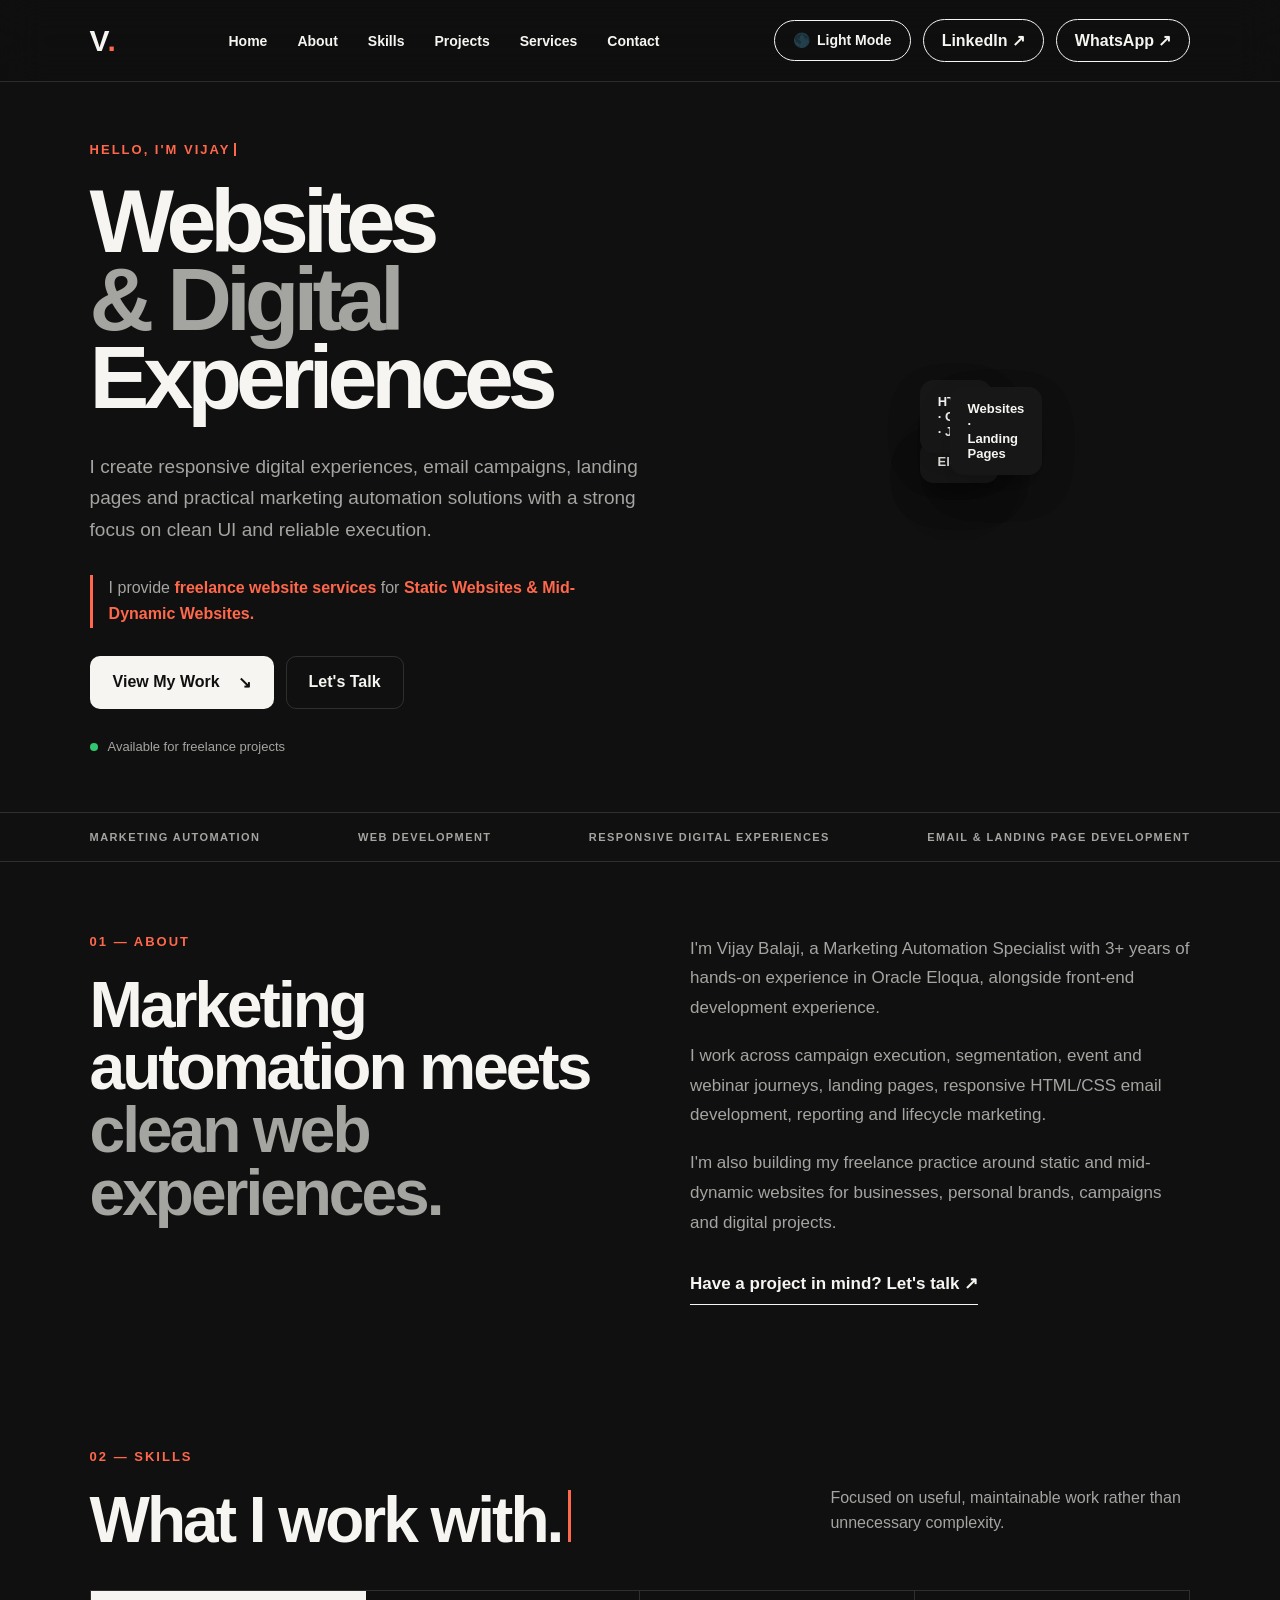
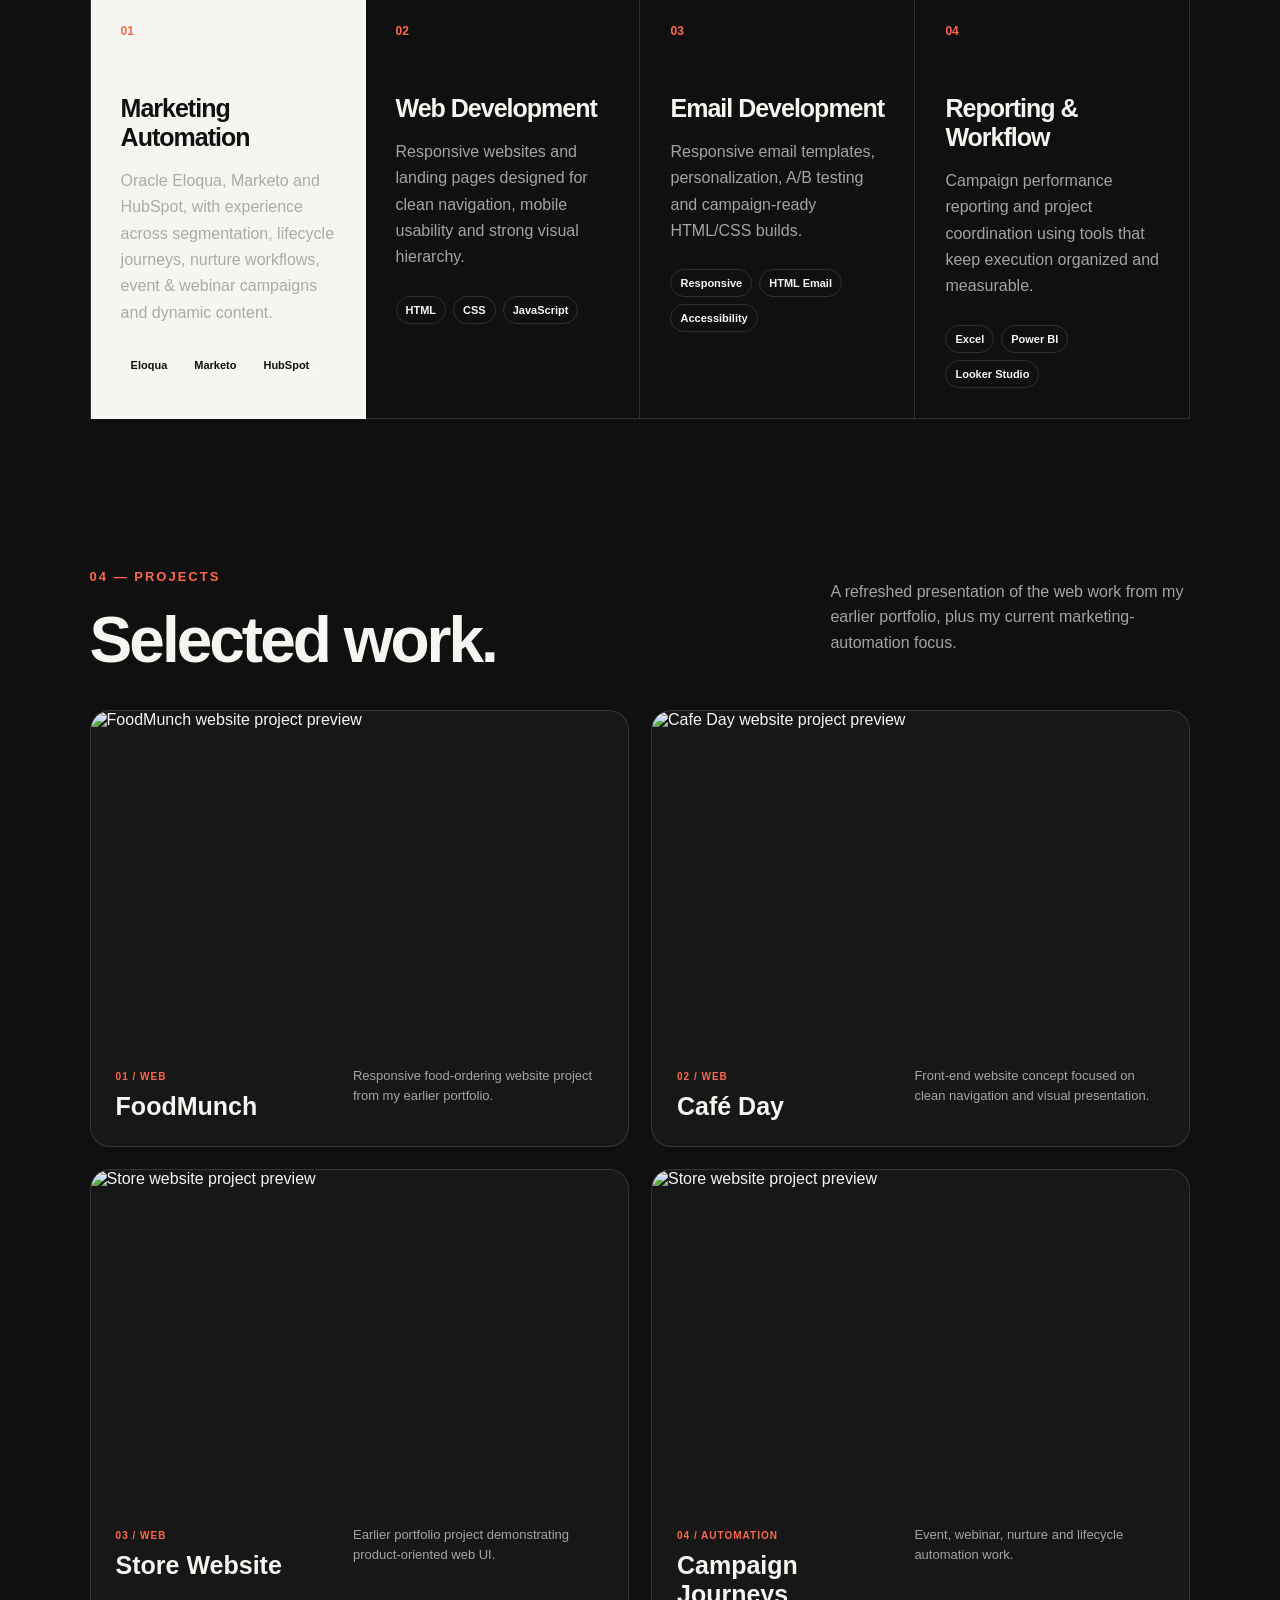
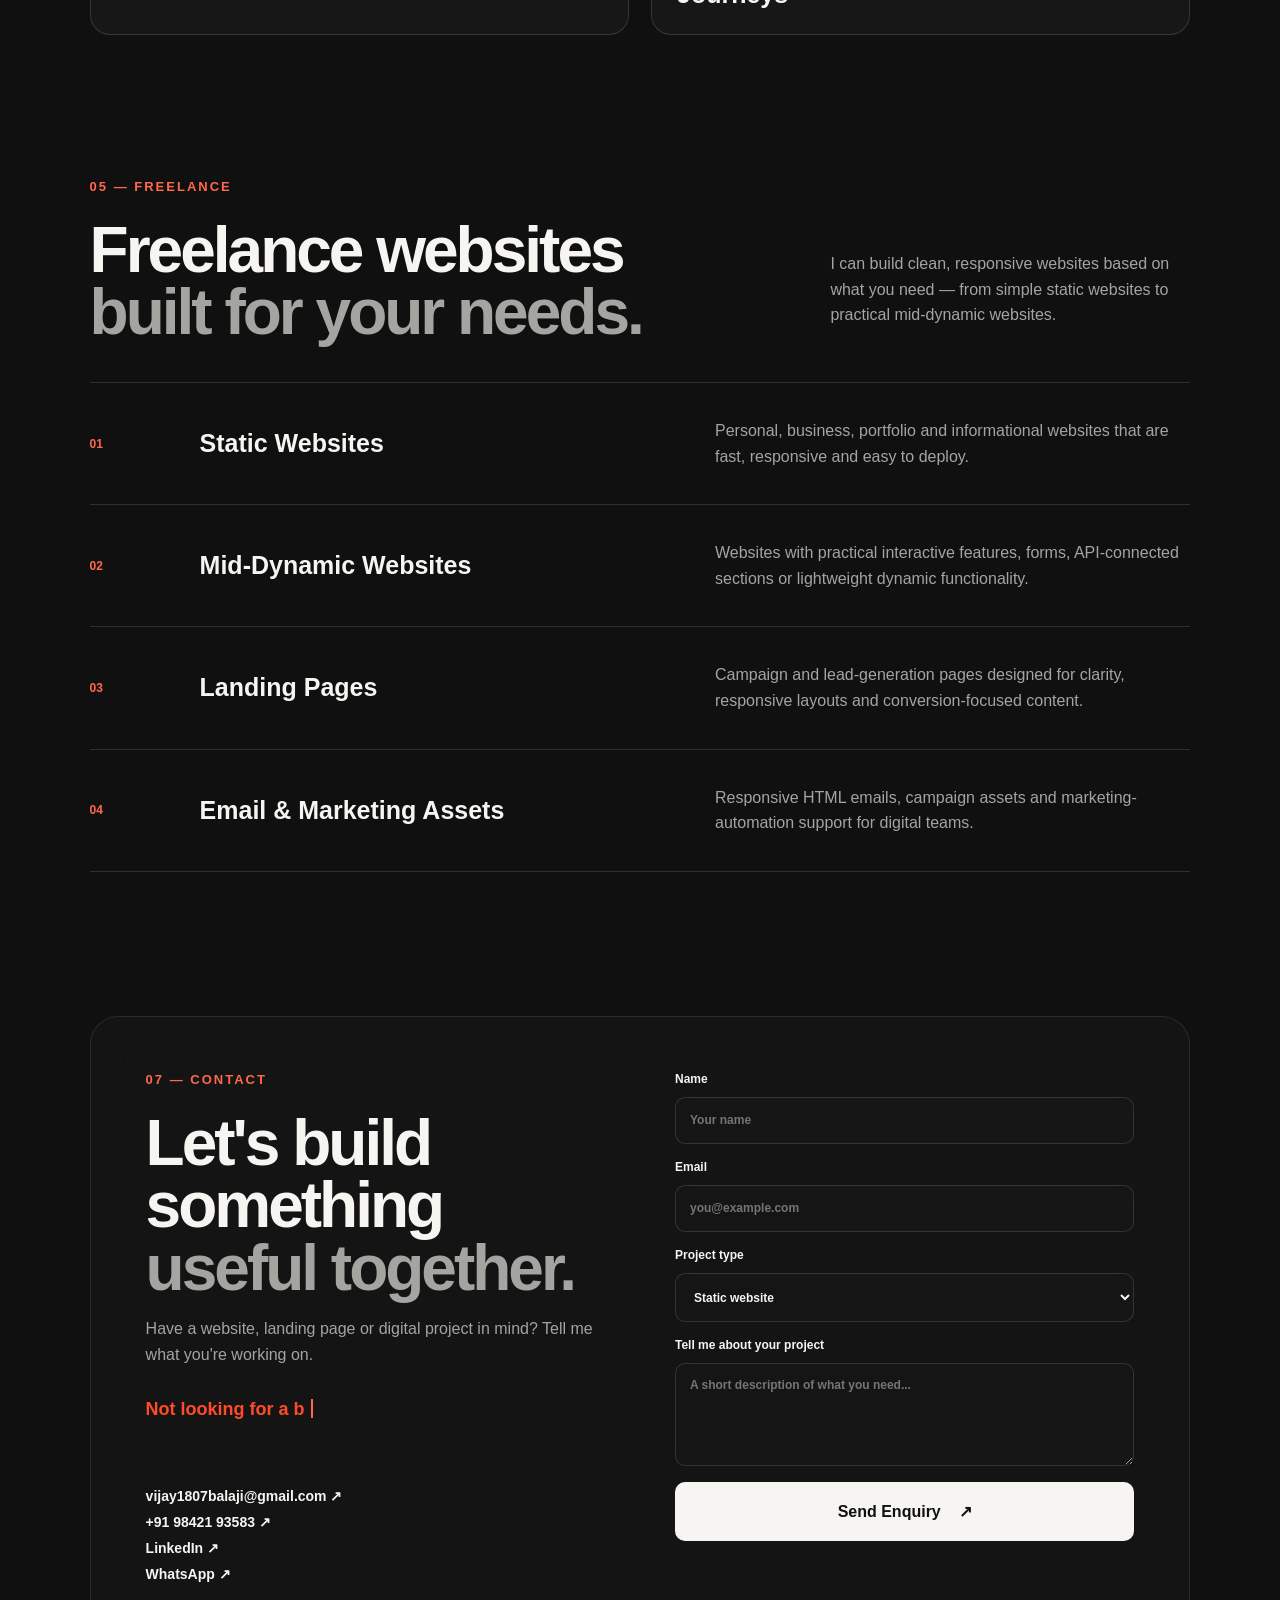
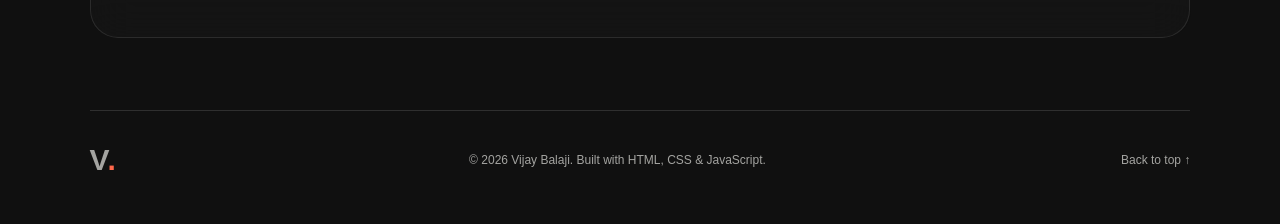
==== commit 1255fd40: "Update index.html" ====
--- a/index.html
+++ b/index.html
@@ -180,7 +180,7 @@
       <div class="project-grid">
         <article class="project-card project-large">
           <a class="project-preview project-image" href="https://food-munch-jb7f.onrender.com/" target="_blank" rel="noreferrer">
-            <img src="https://i.postimg.cc/XvG8rfSs/image.png" alt="FoodMunch website project preview" loading="lazy">
+            <img src="https://i.postimg.cc/W4Xg2S4d/image.png" alt="FoodMunch website project preview" loading="lazy">
             <span class="project-overlay">View project ↗</span>
           </a>
           <div class="project-info">
@@ -190,9 +190,10 @@
             <p>Responsive food-ordering website project from my earlier portfolio.</p>
           </div>
         </article>
+        
         <article class="project-card">
           <a class="project-preview project-image" href="https://food-munch-jb7f.onrender.com/" target="_blank" rel="noreferrer">
-            <img src="https://i.postimg.cc/prN1W0mn/image.png" alt="Cafe Day website project preview" loading="lazy">
+            <img src="https://i.postimg.cc/cLTBHd9x/image.png" alt="Cafe Day website project preview" loading="lazy">
             <span class="project-overlay">View project ↗</span>
           </a>
 
@@ -203,9 +204,10 @@
             <p>Front-end website concept focused on clean navigation and visual presentation.</p>
           </div>
         </article>
+        
         <article class="project-card">
           <a class="project-preview project-image" href="" target="_blank" rel="noreferrer">
-            <img src="https://i.postimg.cc/XqJ651jj/image.png" alt="Store website project preview" loading="lazy">
+            <img src="https://i.postimg.cc/wxhJM63M/image.png" alt="Store website project preview" loading="lazy">
             <span class="project-overlay">View project ↗</span>
           </a>
           
@@ -216,9 +218,11 @@
             <p>Earlier portfolio project demonstrating product-oriented web UI.</p>
           </div>
         </article>
+
+        
         <article class="project-card automation-project">
-          <div class="automation-art">
-            <span>EMAIL</span><span>→</span><span>JOURNEY</span><span>→</span><span>REPORT</span>
+          <div class="project-preview project-image" href="" target="_blank" rel="noreferrer"">
+            <img src="https://i.postimg.cc/wxhJM63M/image.png" alt="Store website project preview" loading="lazy">
           </div>
           <div class="project-info">
             <div><span>04 / AUTOMATION</span>
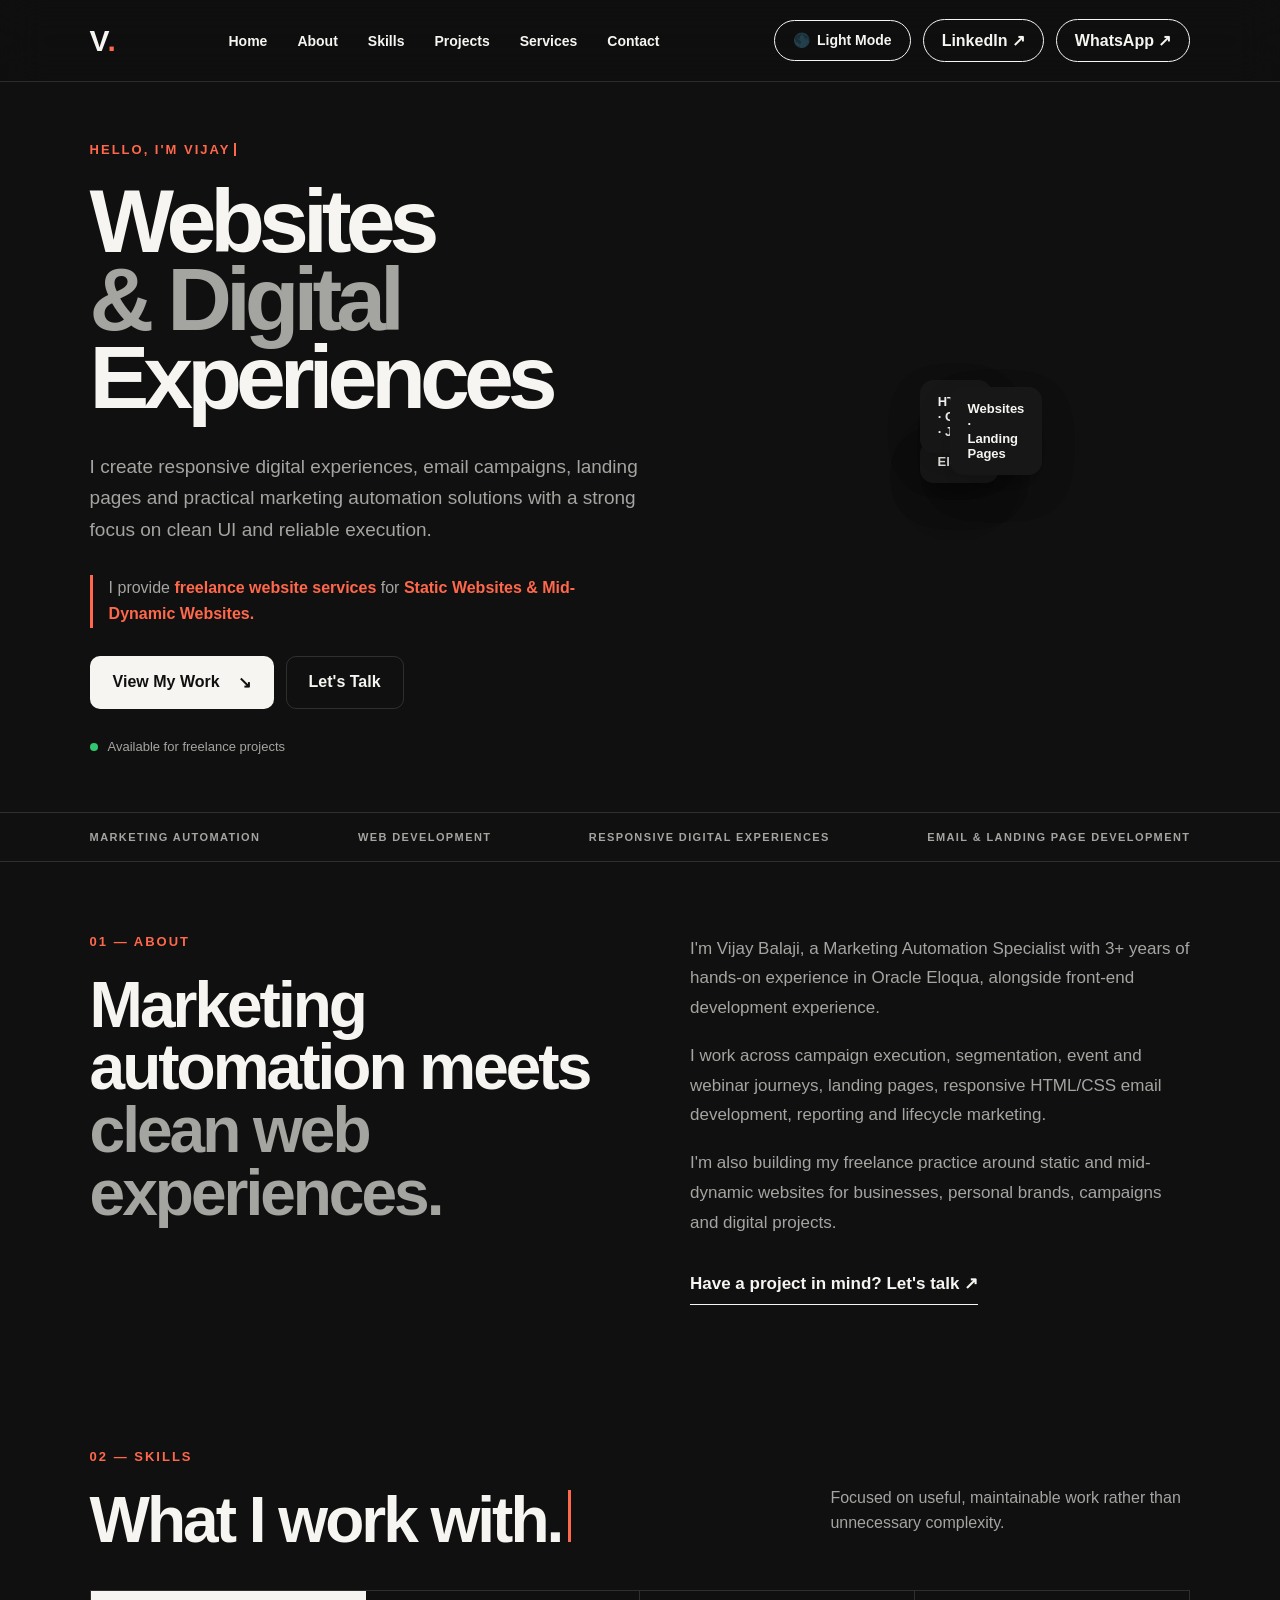
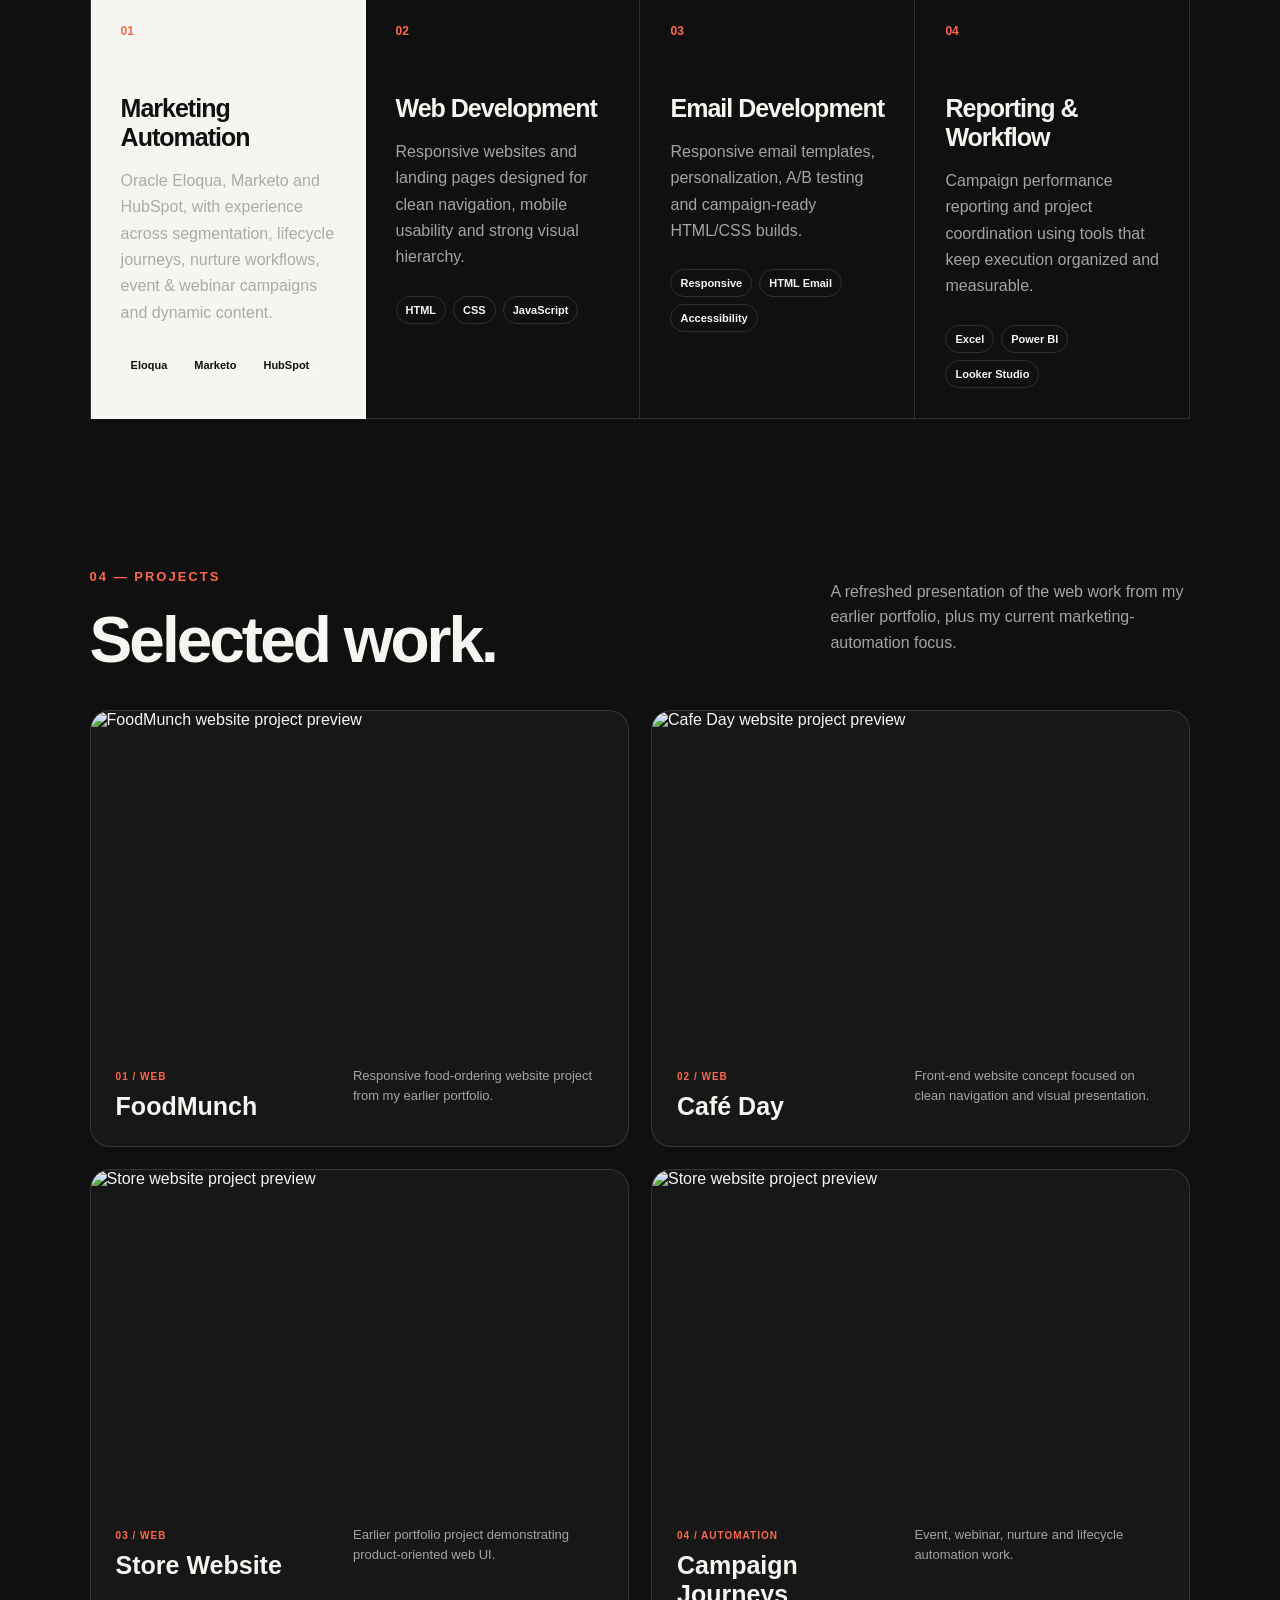
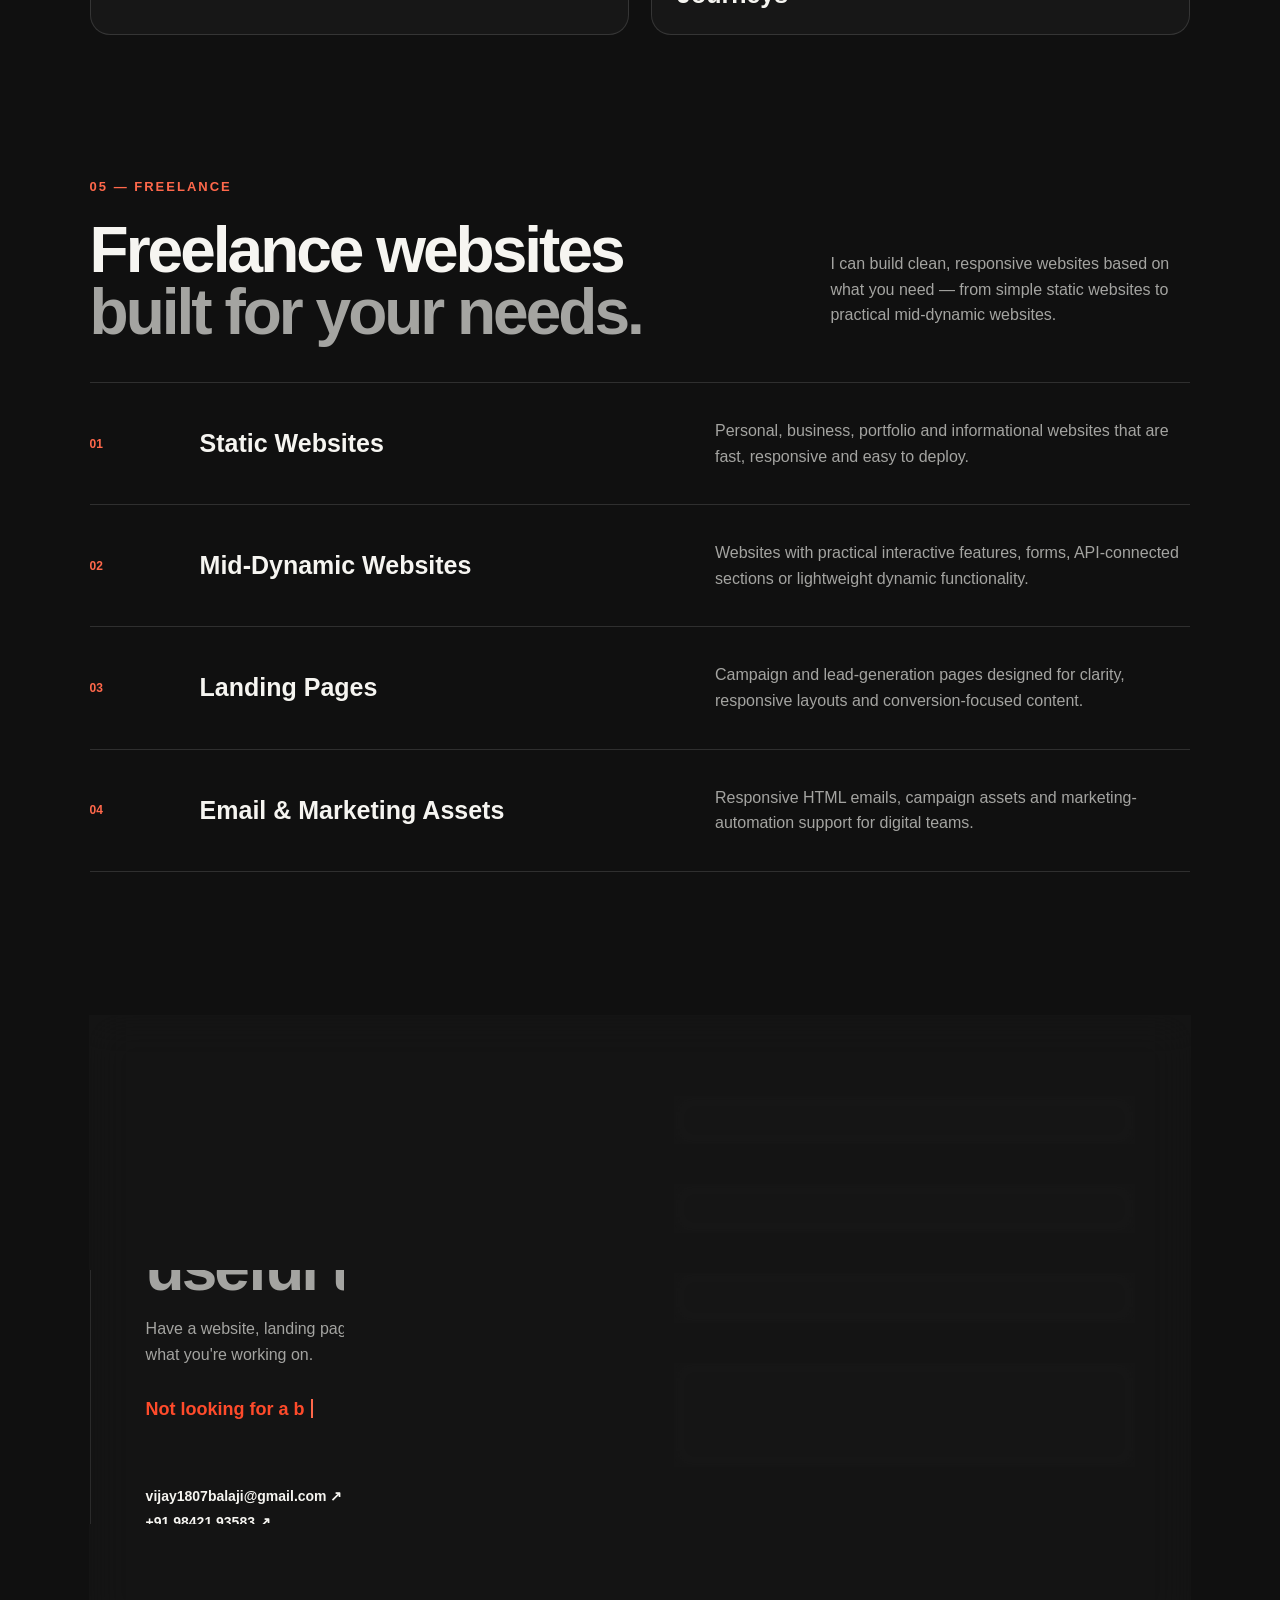
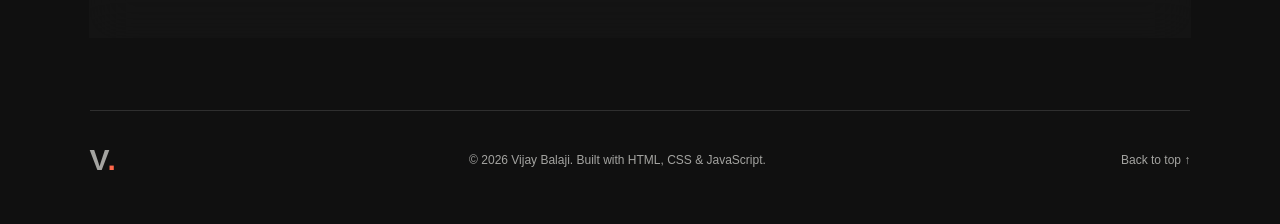
==== commit f49df551: "Update index.html" ====
--- a/index.html
+++ b/index.html
@@ -222,7 +222,7 @@
         
         <article class="project-card automation-project">
           <div class="project-preview project-image" href="" target="_blank" rel="noreferrer"">
-            <img src="https://i.postimg.cc/wxhJM63M/image.png" alt="Store website project preview" loading="lazy">
+            <img src="https://i.postimg.cc/FKLz6ZLX/image.png" alt="Store website project preview" loading="lazy">
           </div>
           <div class="project-info">
             <div><span>04 / AUTOMATION</span>
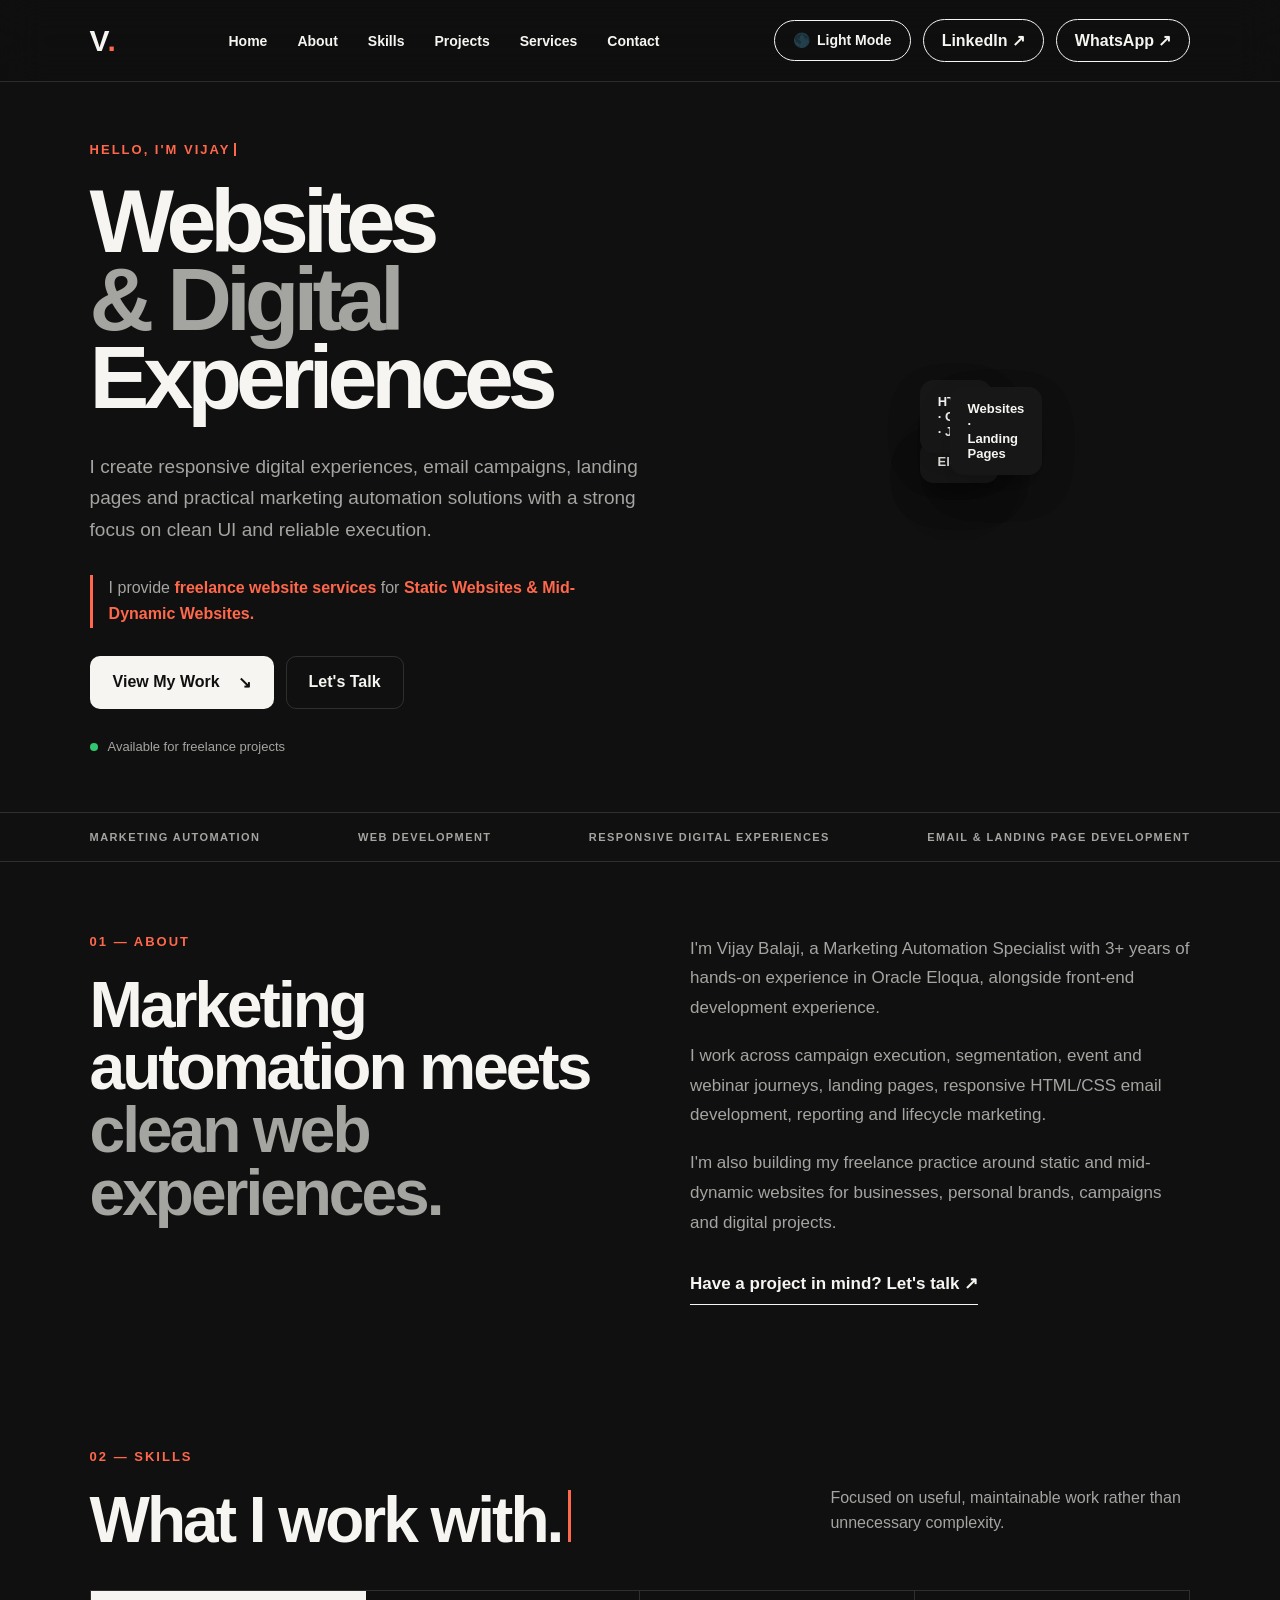
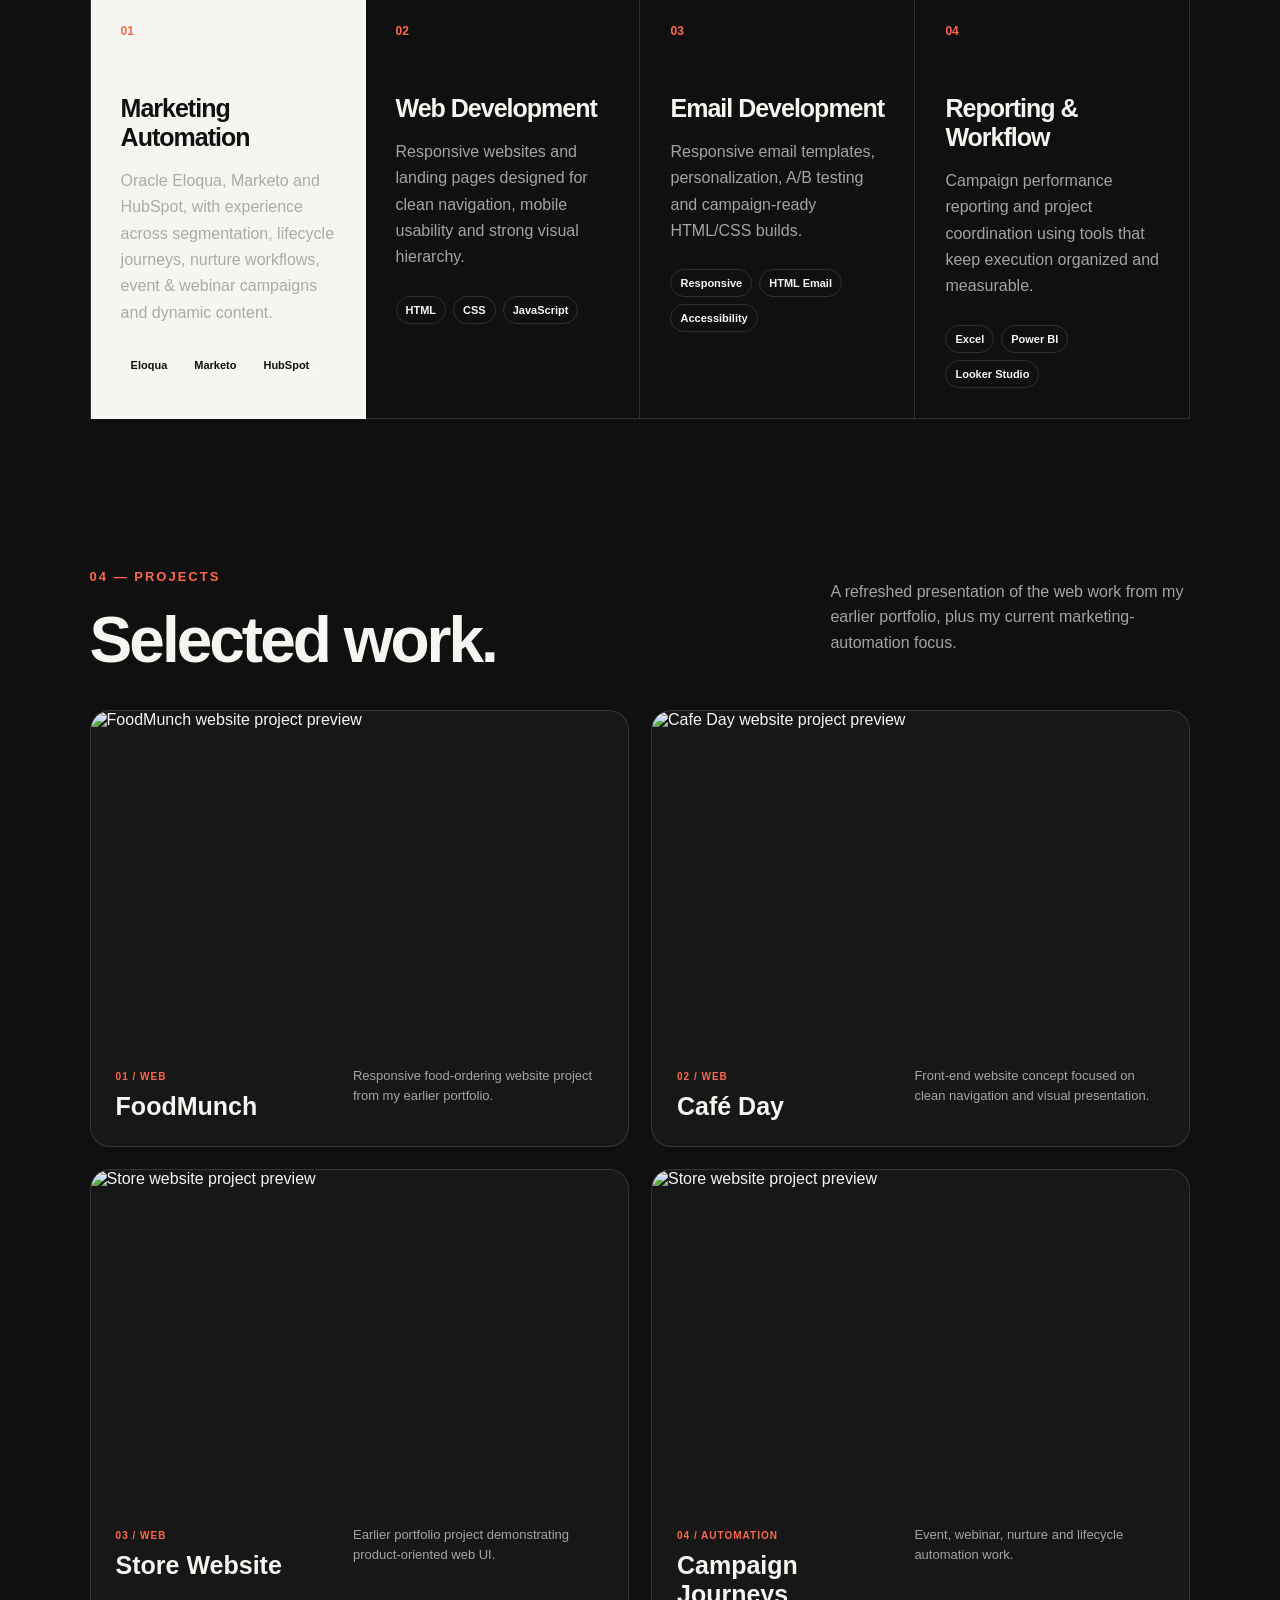
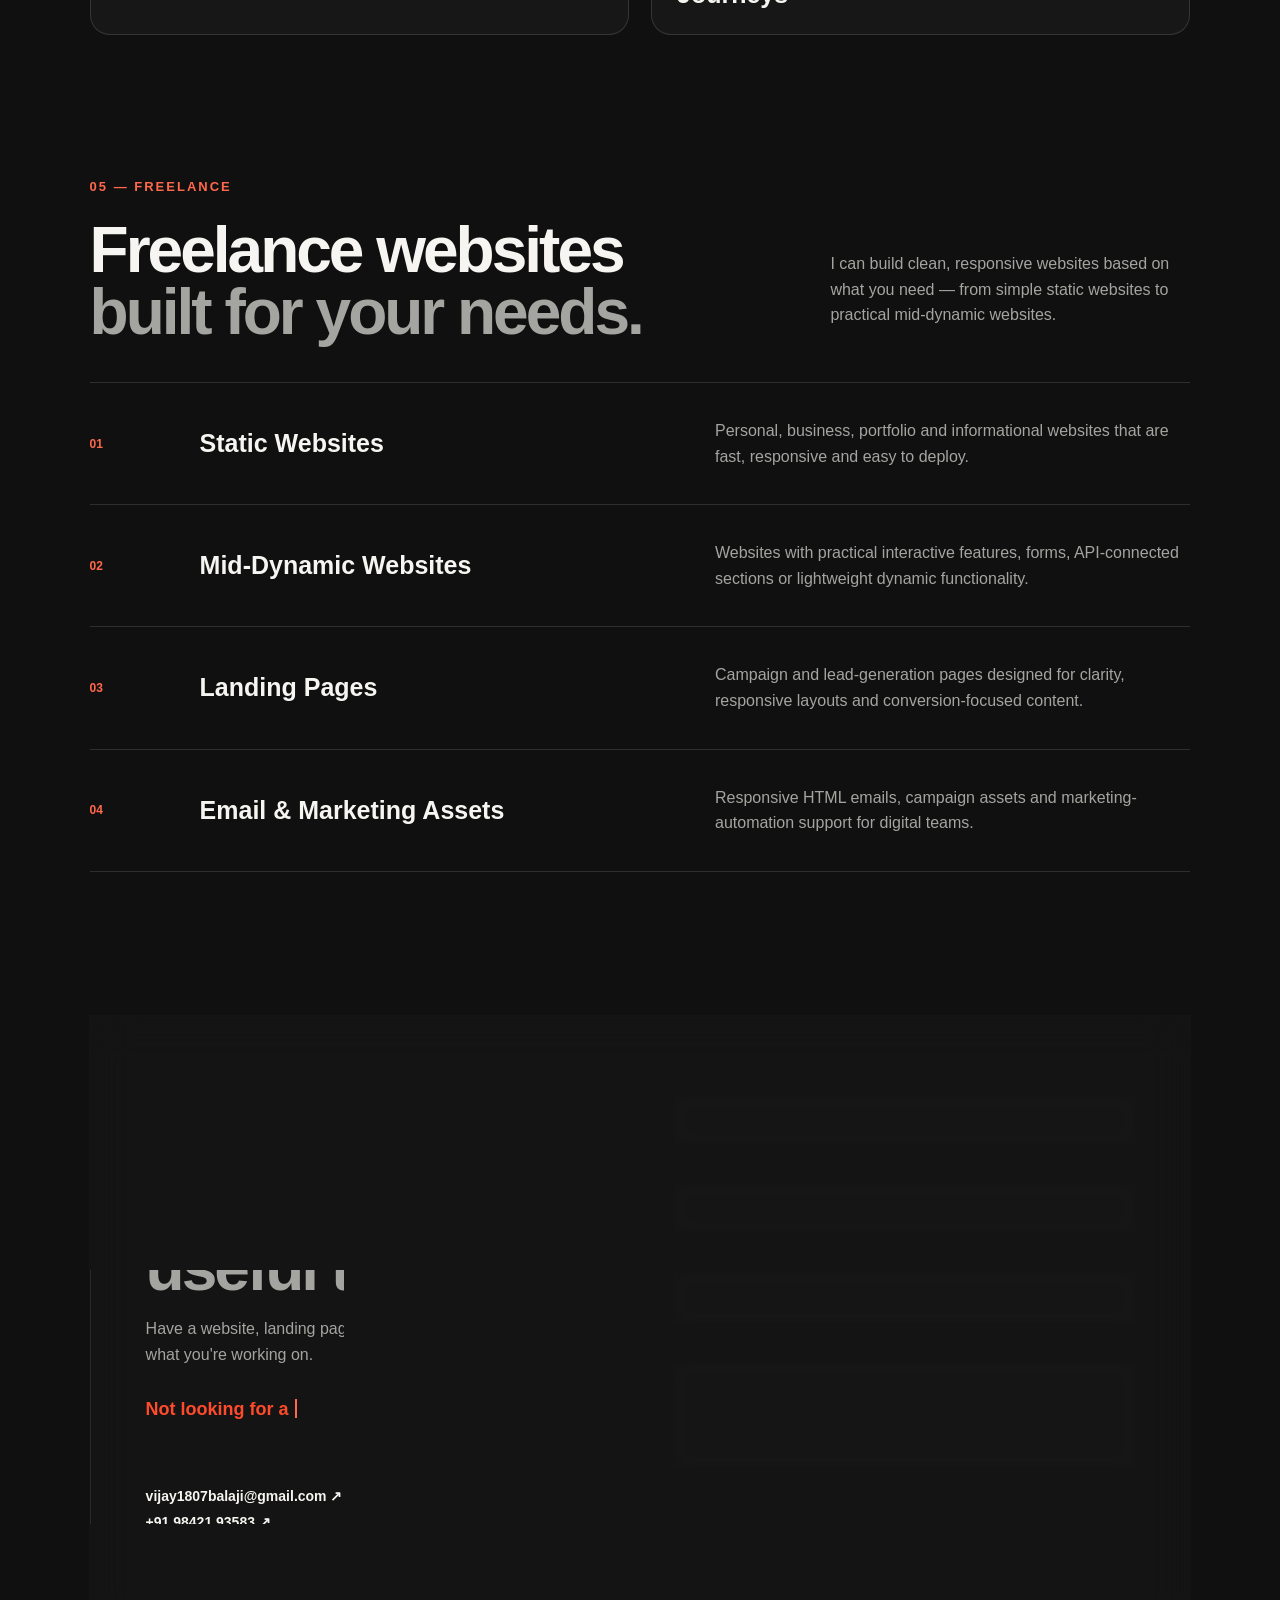
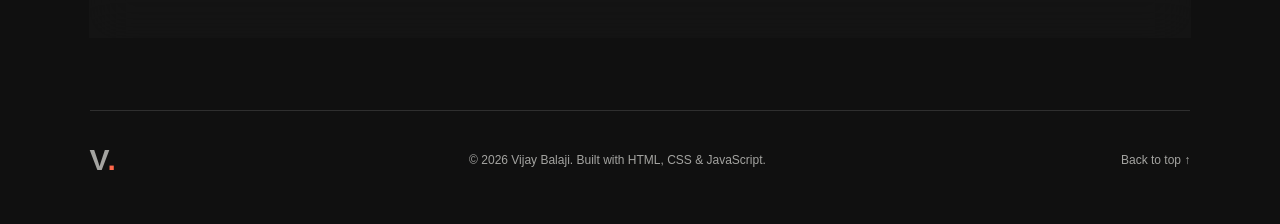
==== commit ed38c3ec: "Update index.html" ====
--- a/index.html
+++ b/index.html
@@ -221,7 +221,7 @@
 
         
         <article class="project-card automation-project">
-          <div class="project-preview project-image" href="" target="_blank" rel="noreferrer"">
+          <div class="project-preview project-image" href="https://vijay-portfolio-samples-2.onrender.com/" target="_blank" rel="noreferrer"">
             <img src="https://i.postimg.cc/FKLz6ZLX/image.png" alt="Store website project preview" loading="lazy">
           </div>
           <div class="project-info">
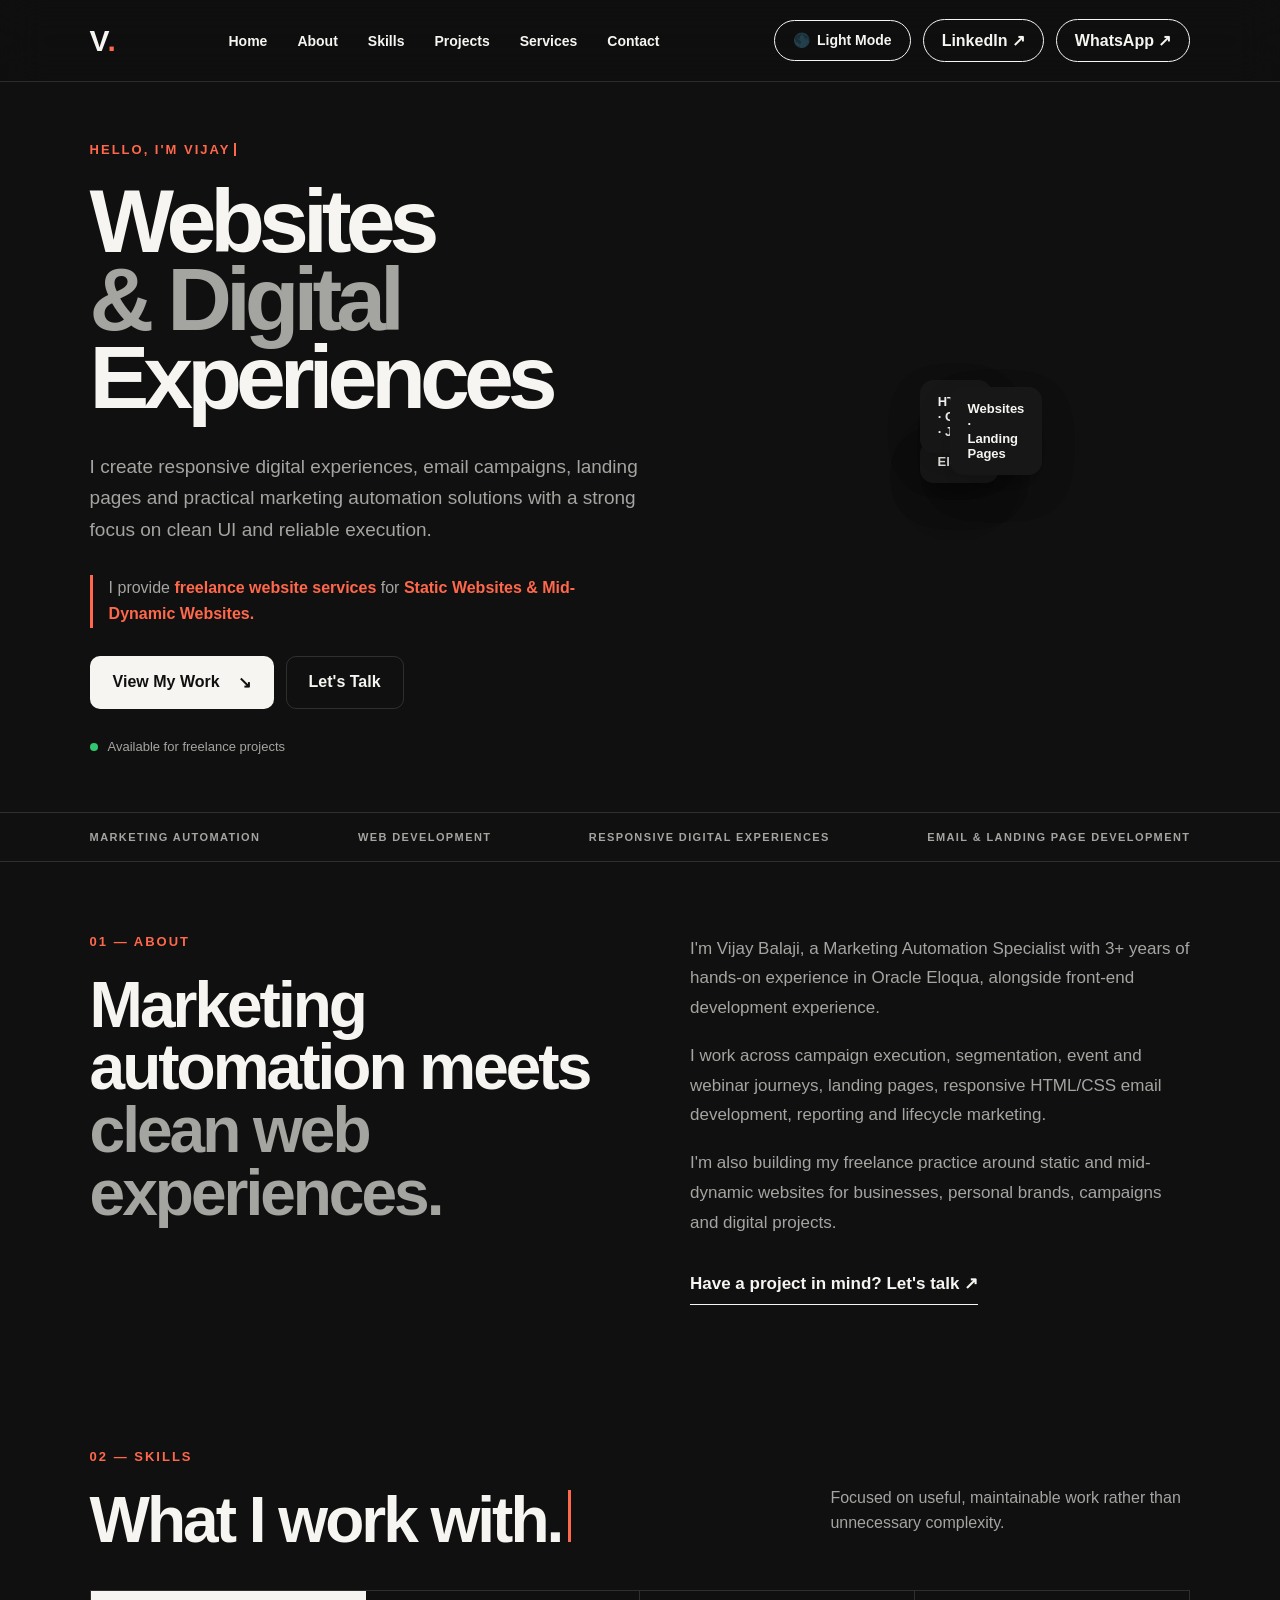
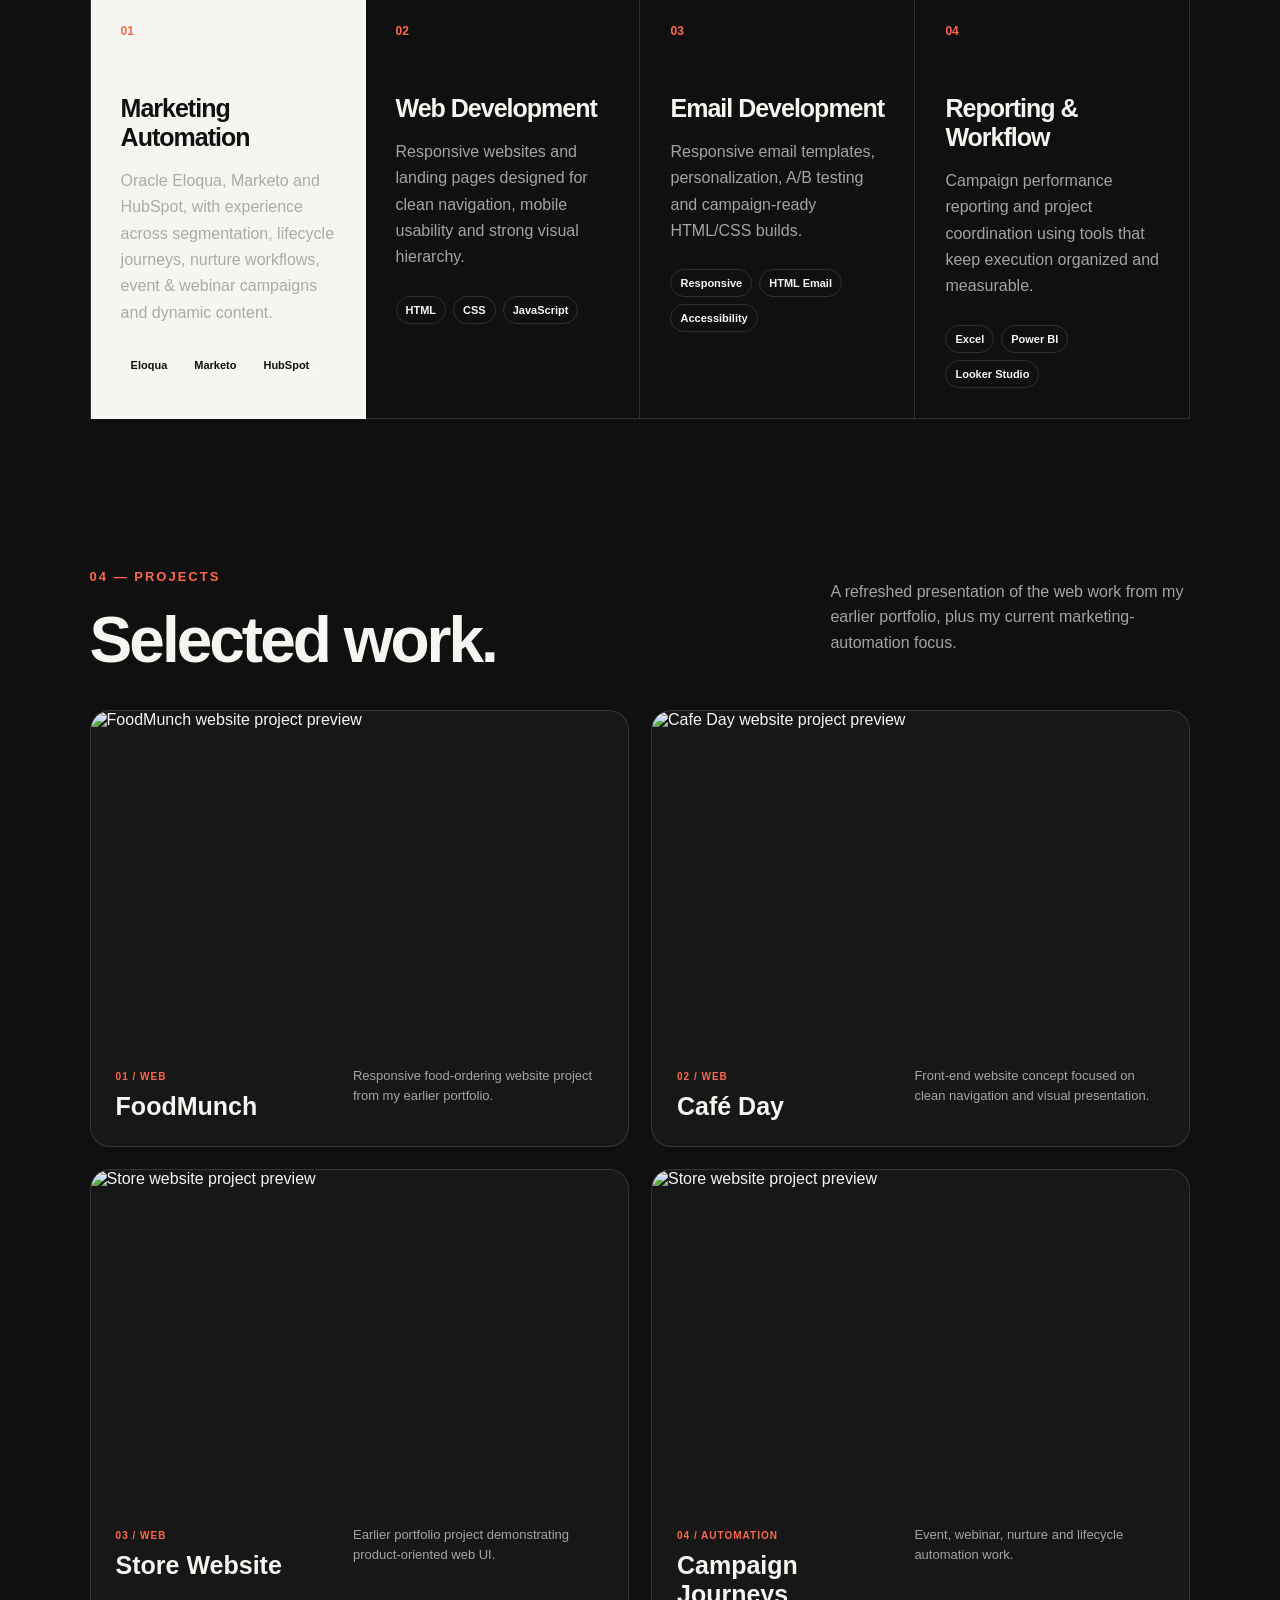
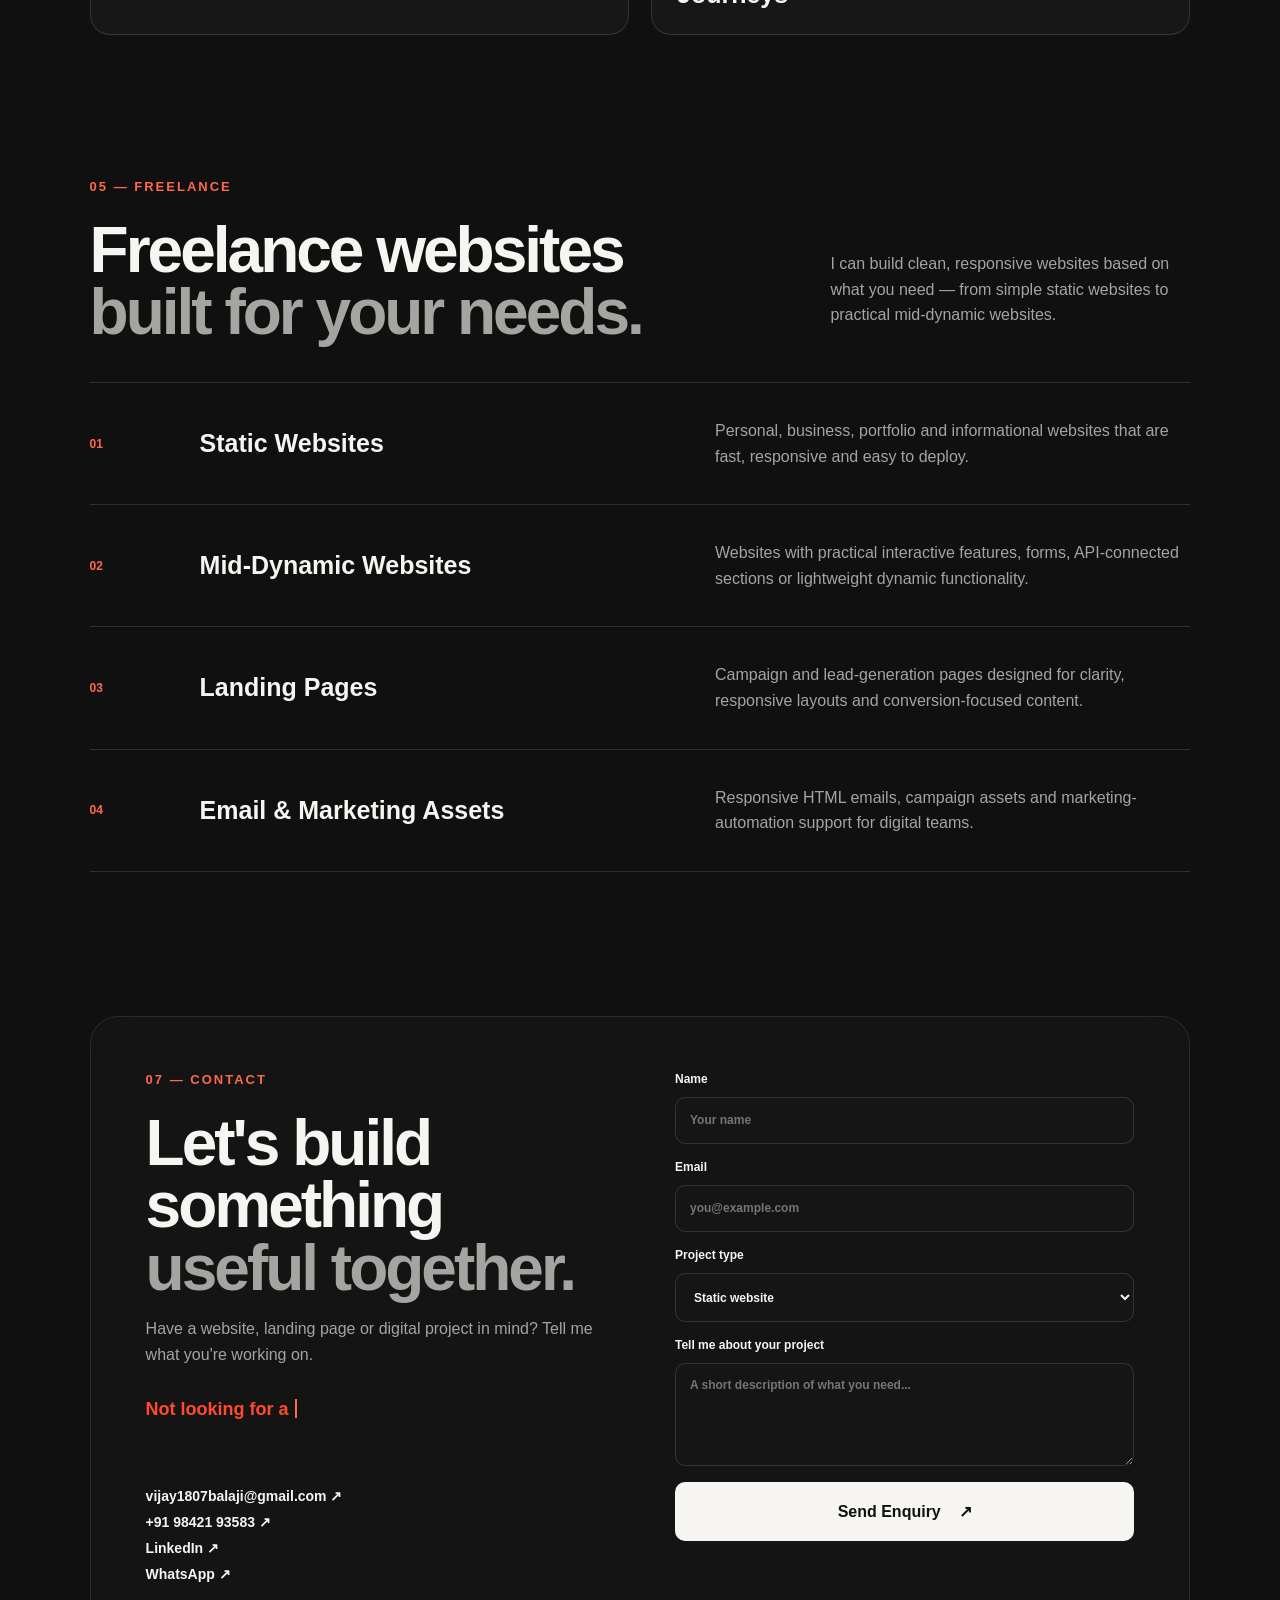
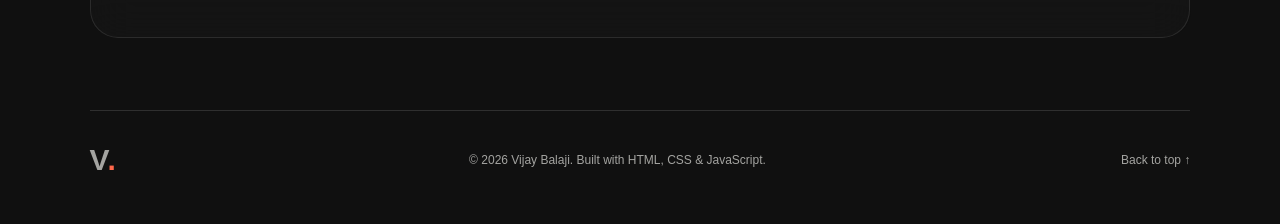
==== commit 87b4473a: "Update index.html" ====
--- a/index.html
+++ b/index.html
@@ -206,7 +206,7 @@
         </article>
         
         <article class="project-card">
-          <a class="project-preview project-image" href="" target="_blank" rel="noreferrer">
+          <a class="project-preview project-image" href="https://vijay-portfolio-samples-2.onrender.com/" target="_blank" rel="noreferrer">
             <img src="https://i.postimg.cc/wxhJM63M/image.png" alt="Store website project preview" loading="lazy">
             <span class="project-overlay">View project ↗</span>
           </a>
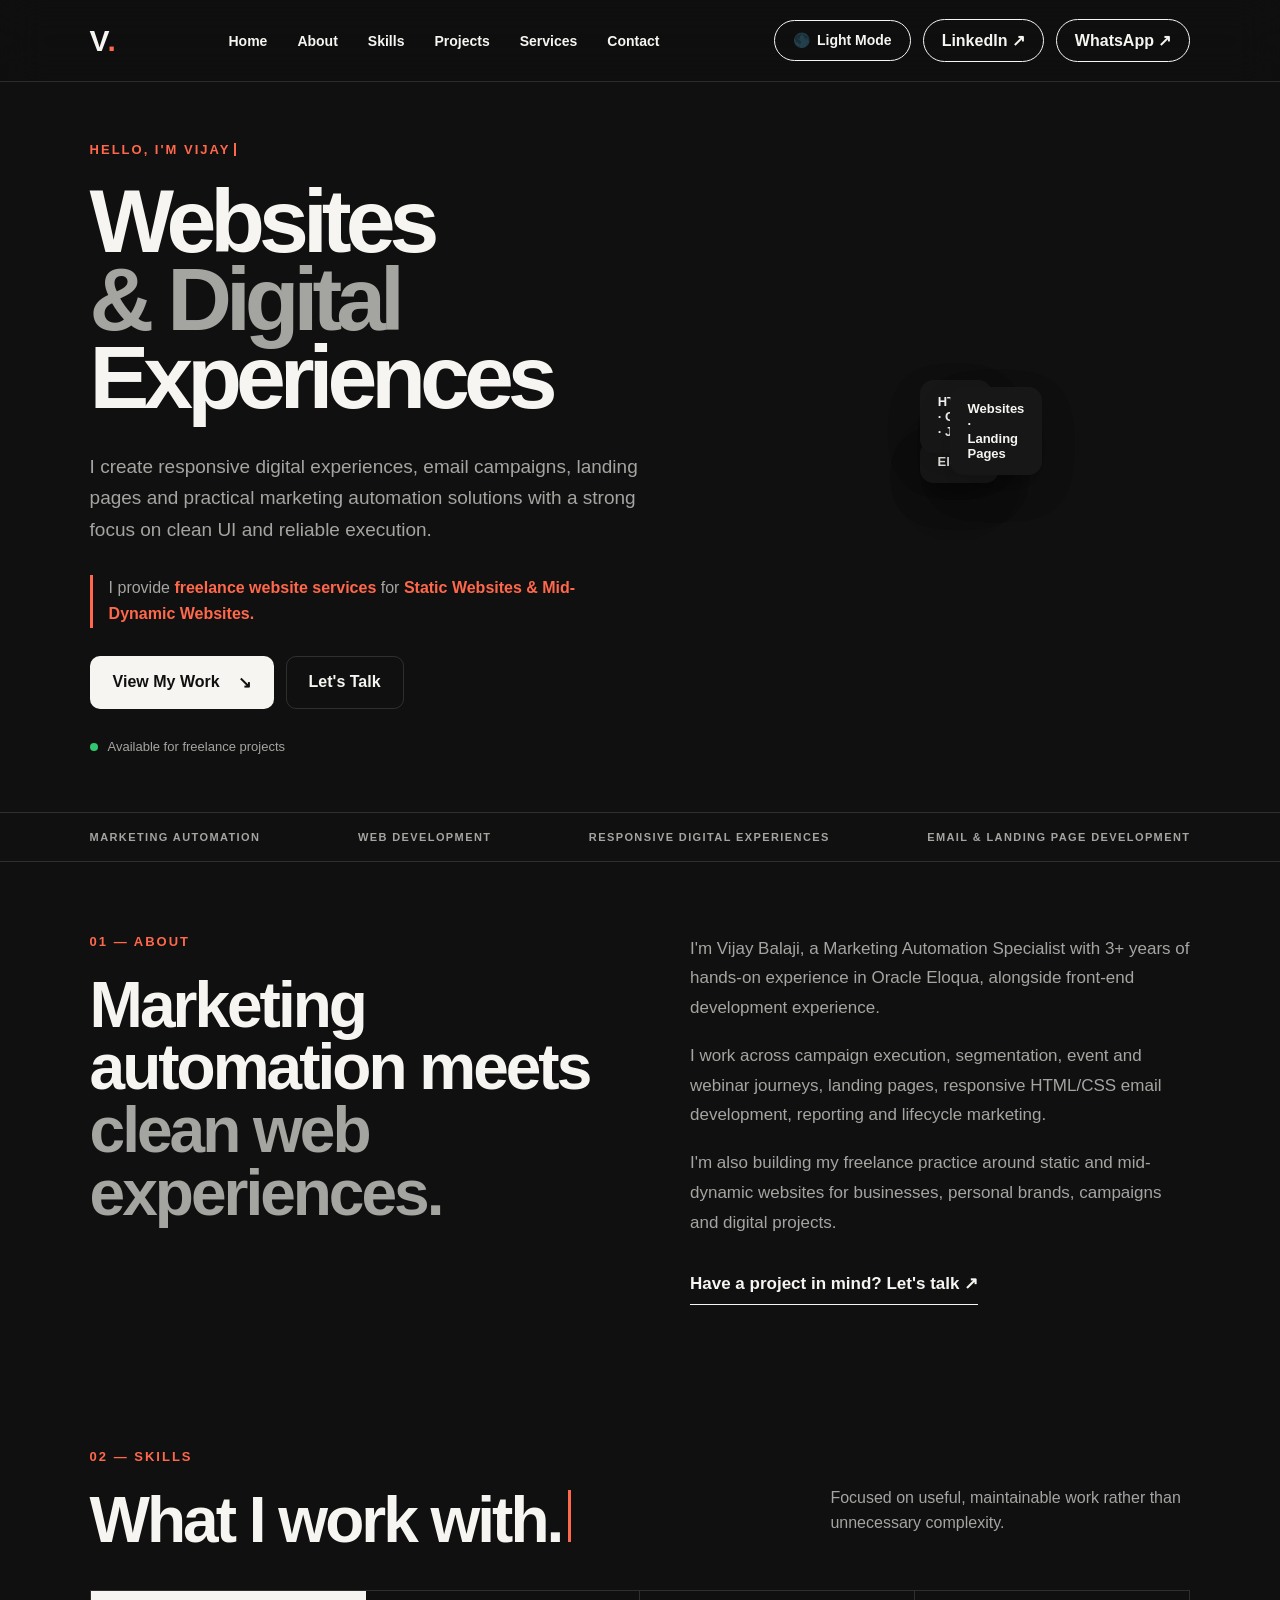
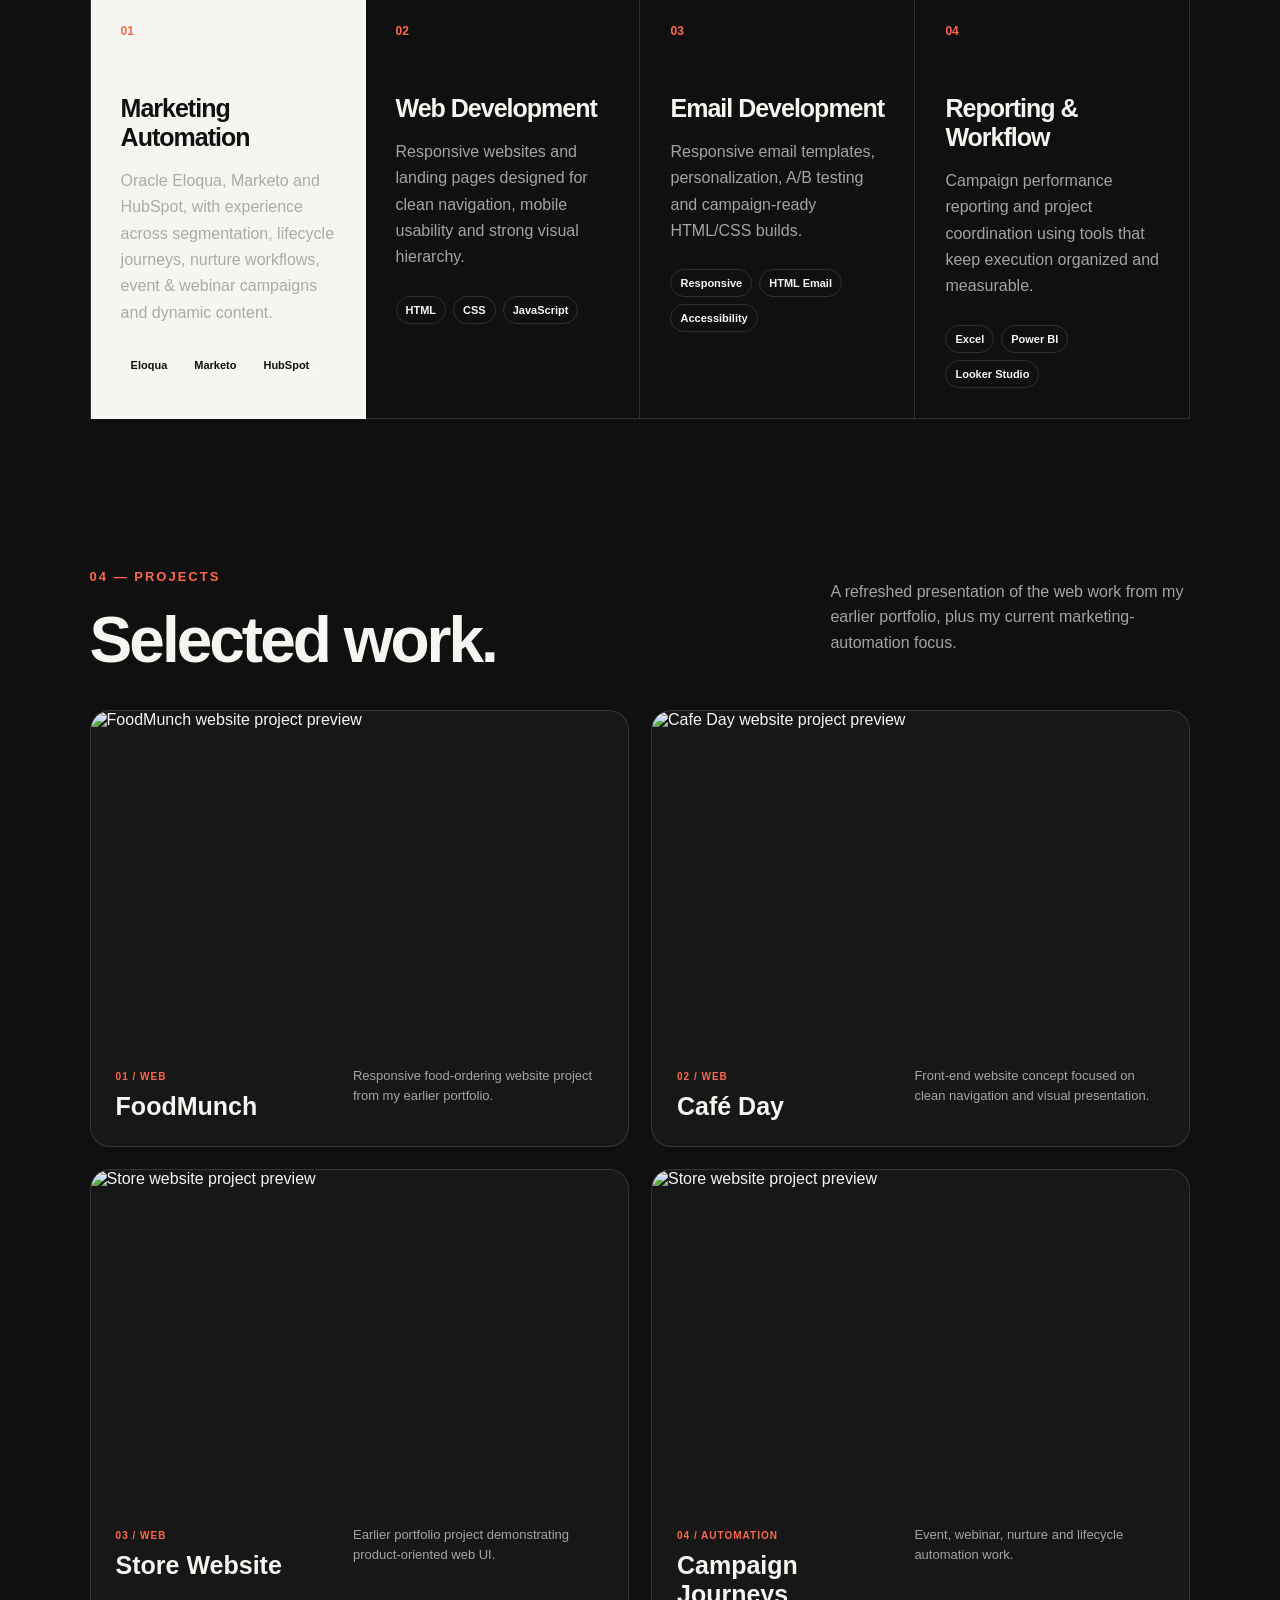
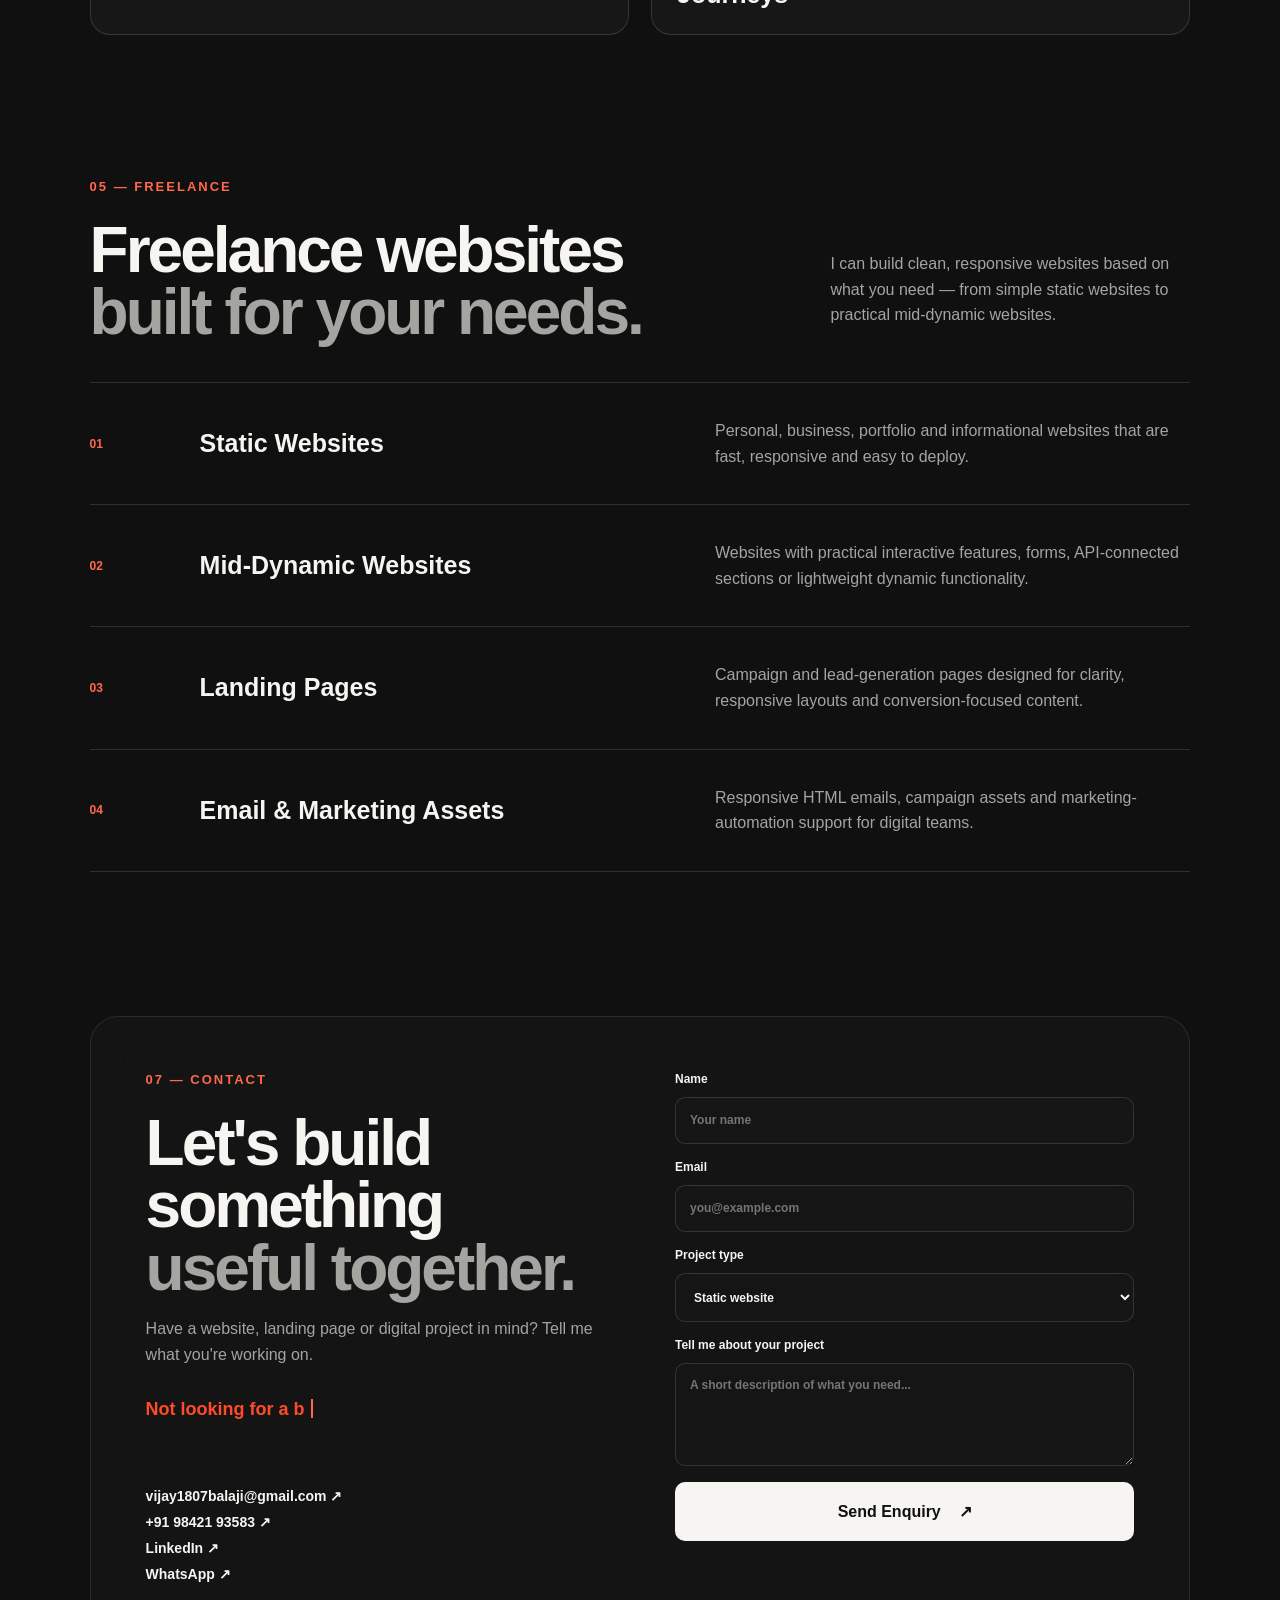
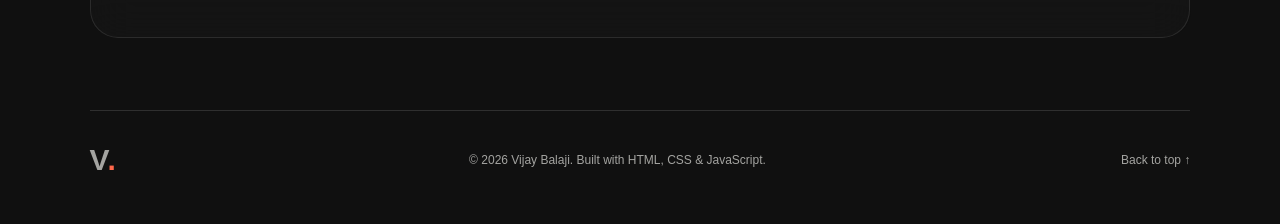
==== commit a487bea5: "Update index.html" ====
--- a/index.html
+++ b/index.html
@@ -4,6 +4,7 @@
 <head>
   <meta charset="utf-8">
   <meta name="viewport" content="width=device-width, initial-scale=1">
+  <link rel="icon" type="image/png" href="https://i.postimg.cc/R05nQFPj/favicon.png">
   <meta name="description"
     content="Vijay Balaji — Marketing Automation Specialist and Front-End Developer. Freelance static and mid-dynamic websites, landing pages and digital experiences.">
   <meta name="theme-color" content="#f7f6f2">
@@ -192,7 +193,7 @@
         </article>
         
         <article class="project-card">
-          <a class="project-preview project-image" href="https://food-munch-jb7f.onrender.com/" target="_blank" rel="noreferrer">
+          <a class="project-preview project-image" href="https://vijay-portfolio-samples-3-vili.onrender.com" target="_blank" rel="noreferrer">
             <img src="https://i.postimg.cc/cLTBHd9x/image.png" alt="Cafe Day website project preview" loading="lazy">
             <span class="project-overlay">View project ↗</span>
           </a>
